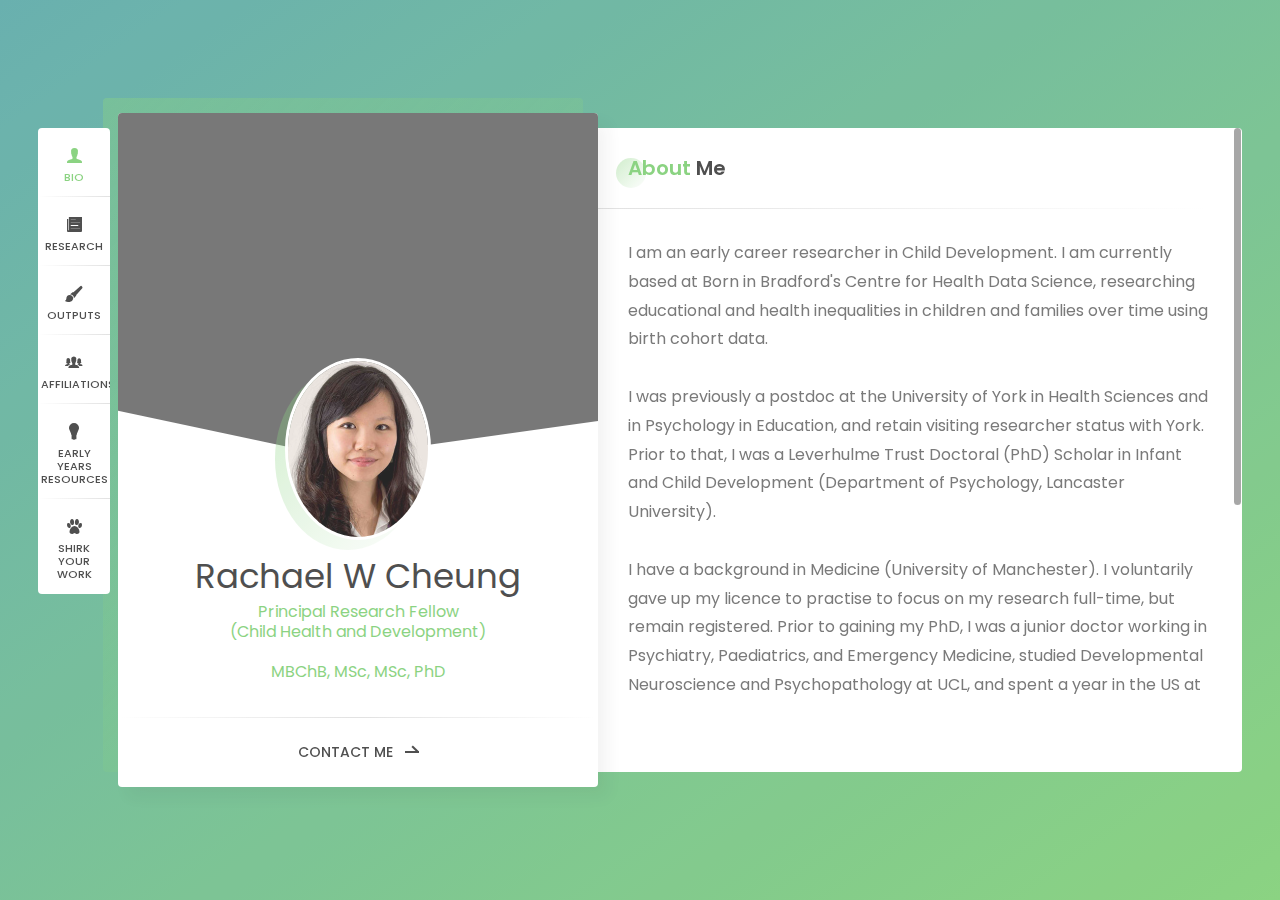
==== index.html @ 1f4e8ddc "updated" ====
<!DOCTYPE html>
<html lang="en">
<head>
	
	<!--
		Basic
	-->
	<meta charset="UTF-8" />
	<meta http-equiv="X-UA-Compatible" content="IE=edge"> 
	<title>Rachael W Cheung</title>
	<meta name="viewport" content="width=device-width, initial-scale=1, maximum-scale=1" />
	
	<!--
		Load Fonts
	-->
	<link href="https://fonts.googleapis.com/css?family=Poppins:100,100i,200,200i,300,300i,400,400i,500,500i,600,600i,700,700i,800,800i,900,900i" rel="stylesheet">
	<link rel="stylesheet" href="https://use.fontawesome.com/releases/v5.8.0/css/all.css">
	
	<!--
		Load CSS
	-->
	<link rel="stylesheet" href="css/basic.css" />
	<link rel="stylesheet" href="css/layout.css" />
	<link rel="stylesheet" href="css/blogs.css" />
	<link rel="stylesheet" href="css/ionicons.css" />
	<link rel="stylesheet" href="css/magnific-popup.css" />
	<link rel="stylesheet" href="css/animate.css" />
	<link rel="stylesheet" href="css/owl.carousel.css" />

	<link rel="stylesheet" href="css/gradient.css" />
	<link rel="stylesheet" href="css/new-skin/new-skin.css" />
	<link rel="stylesheet" href="css/template-colors/green.css" />

	<!--[if lt IE 9]>
	<script src="http://css3-mediaqueries-js.googlecode.com/svn/trunk/css3-mediaqueries.js"></script>
	<script src="http://html5shim.googlecode.com/svn/trunk/html5.js"></script>
	<![endif]-->
	
	<link rel="shortcut icon" href="images/favicons/favicon.ico">
	<style>
		h2 {
			margin: 10px 0 5px 0;
			font-size: 17px;
			color: #323232;
			font-weight: 500;
		}
	</style>
	
</head>

<body>
	<div class="page">
		
		<!-- preloader -->
		<div class="preloader">
			<div class="centrize full-width">
				<div class="vertical-center">
					<div class="spinner">
						<div class="double-bounce1"></div>
						<div class="double-bounce2"></div>
					</div>
				</div>
			</div>
		</div>

		<!-- background -->
		<div class="background gradient">
			<ul class="bg-bubbles">
				<li></li>
				<li></li>
				<li></li>
				<li></li>
				<li></li>
				<li></li>
				<li></li>
				<li></li>
				<li></li>
				<li></li>
			</ul>
		</div>
		<!--
			Container
		-->
		<div class="container opened" data-animation-in="fadeInLeft" data-animation-out="fadeOutLeft">

			<!--
				Header
			-->
			<header class="header">

				<!-- menu -->
				<div class="top-menu">
					<ul>
						<li class="active">
							<a href="#about-card">
								<span class="icon ion-person"></span>
								<span class="link">Bio</span>
							</a>
						</li>
						<li>
							<a href="#research-card">
								<span class="icon ion-ios-paper"></span>
								<span class="link">Research</span>
							</a>
						</li>
						<li>
							<a href="#outputs-card">
								<span class="icon ion-paintbrush"></span>
								<span class="link">Outputs</span>
							</a>
						</li>
						<li>
							<a href="#affiliations-card">
								<span class="icon ion-ios-people"></span>
								<span class="link">Affiliations</span>
							</a>
						</li>
						<li>
							<a href="#eyr-card">
								<span class="icon ion-lightbulb"></span>
								<span class="link">Early Years Resources</span>
							</a>
						</li>
						<li>
							<a href="#syw-card">
								<span class="icon ion-ios-paw"></span>
								<span class="link">Shirk Your Work</span>
							</a>
						</li>
					</ul>
				</div>

			</header>

			<!--
				Card - Started
			-->
			<div class="card-started" id="home-card">

				<!--
					Profile
				-->
				<div class="profile">

					<!-- profile image -->
					<div class="slide" style="background-image: url(images/IMG_5622.jpg);"></div>

					<!-- profile photo -->
					<div class="image">
						<img src="images/profile.jpg" alt="" />
					</div>

					<!-- profile titles -->
					<div class="title">Rachael W Cheung</div>
					<div class="subtitle">
							Principal Research Fellow 
							<br>
							(Child Health and Development)
							<br><br>
							MBChB, MSc, MSc, PhD
					</div>
					
					<!-- profile buttons -->
					<div class="lnks">
						<a href="mailto:rachael.cheung@york.ac.uk" target="_blank" class="lnk discover">
							<span class="text">Contact Me</span>
							<span class="arrow"></span>
						</a>
					</div>

				</div>

			</div>

			<!-- 
				Card - Bio
			-->
			<div class="card-inner animated active" id="about-card">
				<div class="card-wrap">

					<!-- 
						About 
					-->
					<div class="content about">

						<!-- title -->
						<div class="title">About Me</div>

						<!-- content -->
						<div class="row">
							<div class="col col-d-12 col-t-12 col-m-12 border-line-v">
								<div class="text-box">
									<p>
										I am an early career researcher in Child Development. I am currently based at Born in Bradford's Centre for Health Data Science, researching educational and health inequalities in children and families over time using birth cohort data.
										<br><br>
										I was previously a postdoc at the University of York in Health Sciences and in Psychology in Education, and retain visiting researcher status with York. Prior to that, I was a Leverhulme Trust Doctoral (PhD) Scholar in Infant and Child Development (Department of Psychology, Lancaster University).
										<br><br>
										I have a background in Medicine (University of Manchester). I voluntarily gave up my licence to practise to focus on my research full-time, but remain registered. Prior to gaining my PhD, I was a junior doctor working in Psychiatry, Paediatrics, and Emergency Medicine, studied Developmental Neuroscience and Psychopathology at UCL, and spent a year in the US at Yale University conducting fMRI research. I also have a soft spot for Medical Ethics & Law and for writing. As a doctor, I worked with the late outcomes of pathology rather than on preventative factors. My clinical work motivated me to move to academia and conduct research that improves how we understand early experiences and how we treat them. This includes researching how children learn language in different environments, as language skills have a significant impact on later outcomes in life. 
									</p>
								</div>
							</div>
							<div class="clear"></div>
						</div>
					</div>
				</div>
			</div>

			<!--
				Card - Research
			-->
			<div class="card-inner" id="research-card">
				<div class="card-wrap">

					<!--
						Resume
					-->
					<div class="content resume">

						<!-- title -->
						<div class="title">Research</div>

						<!-- content -->
						<div class="row">

							<!-- experience -->
							<div class="col col-d-12 col-t-12 col-m-12 border-line-v">

								<div class="text-box">
									<p>
										My focus is on child development, particularly during the early years of life (0 - 5). I have a special interest in how language and socioemotional skills develop in different contexts.
										<br><br>
										My research at Born in Bradford and University of York uses linked NHS, local service, and birth cohort datasets to understand the nature of educational and health inequalities for children and families in West Yorkshire.  In particular, poverty causes inequitable health from early development, with lifelong consequences. Although these are not new problems, they do persist - and in recent years, have increased. We are still trying to understand the mechanisms involved in this process, and how to improve outcomes within the system we are in.
										<br><br>
										I also conduct behavioural genetics research on children's socioemotional development and language skills (Yale University, UCL, University of Cambridge). I am particularly interested in how our environment can affect the emergence of different genetic traits over time.
										<br><br>
										I also conduct research with children who are late to talk. I am interested in how these children learn language differently to typically developing children, how they change over time, and how this affects their understanding of non-verbal symbols.  
										I have also worked with speech and language therapists across the UK and the NHS to look at evidence-based interventions for improving language and detection of impairments during the first five years of life. 
										<br><br>
										My Leverhulme Trust Doctoral (PhD) Scholarship research focussed on the environment surrounding word learning, and how caregiver behaviour affects children's cognitive processes (Lancaster Babylab). Investigating how we learn is vital to not only understanding how we acquire language as children, but also to understanding how we begin to make sense of the wider world.
										<br><br>
										Previously, I worked with fMRI (resting state functional connectivity) at Yale University (Yale Child Study Center/Magnetic Resonance Research Center), examining the effect of electronic media on the adolescent brain.
									</p>
								</div>
							</div>


							<div class="clear"></div>
						</div>
					</div>
				</div>
			</div>

			<!--
				Card - Outputs
			-->
			<div class="card-inner" id="outputs-card">
				<div class="card-wrap">
						<div class="content about">
	
							<!-- title -->
							<div class="title">Outputs</div>
	
							<!-- content -->
							<div class="row">
								
								<div class="col col-d-12 col-t-12 col-m-12 border-line-v">
									<div class="text-box">
										<p>
											<h2>Selected publications:</h2>
											Cheung, R.W., Austerberry, C.M.D., Fearon, P.,... Reiss, D. (2023) <b> Disentangling genetic and environmental influences on early language development: The interplay of genetic propensity for negative emotionality and surgency, and parenting behavior effects on early language skills in an adoption study. </b> <i>Child Development, Early View (Online)</i> 
											<a href="outputs/Cheung et al. 2023 gene environment effects on language Child Dev.pdf" class="name"><u>Full paper.</u></a>
											<br><br>
											Cheung, R.W., Willan, K., Dickerson, J., Bowyer-Crane, C. (2023) <b> Risk factors for early language delay in children within a minority ethnic, bilingual, deprived environment (Born in Bradford’s Better Start): a UK community birth cohort study. </b> <i>BMJ Paediatrics, 7:e001764.</i> 
											<a href="https://bmjpaedsopen.bmj.com/content/bmjpo/7/1/e001764.full.pdf" class="name"><u>Full paper.</u></a>
											<a href="outputs/NTS_Cheung_Willan_Dickerson_Bowyer-Crane_2023.pdf" class="name"><u>Non-technical summary</u></a>
											<br><br>
											Cheung, R.W., Hartley, C., Monaghan, P. (2022) <b> Receptive and expressive vocabulary differentially support symbolic understanding over time: picture comprehension in late talking and typically developing children. </b> <i>Journal of Experimental Child Psychology, 214:105305.</i> 
											<a href="outputs/Cheung et al (2022) JCEP.pdf" class="name"><u>Full paper.</u></a>
											<a href="outputs/NTS_Cheung_Hartley_Monaghan_JECP_2021.pdf" class="name"><u>Non-technical summary</u></a>
											<br><br>
											Cheung, R.W., Hartley, C., Monaghan, P. (2021) <b> Caregivers use gesture contingently to support word learning. </b> <i>Developmental Science, 24:e13098.</i> 
											<a href="outputs/Cheung et al (2021) Dev Sci.pdf" class="name"><u>Full paper.</u></a>
											<a href="outputs/NTS_Cheung_Hartley_Monaghan_DevSci_2021.pdf" class="name"><u>Non-technical summary</u></a>
											<br><br>
											Cheung, R.W., Hartley, C., Monaghan, P. (2019) <b> Environmental effects on parental gesture and infant word learning.</b> <i>In A.K. Goel, C.M. Seifert, & C. Freksa (Eds.), Proceedings of the 41st Annual Conference of the Cognitive Science Society, 212-218.</i> 
											<a href="outputs/Cheung_Hartley_Monaghan_2019_ProcCogSci.pdf" class="name"><u>Full paper.</u></a>
											<a href="outputs/NTS_Cheung_Hartley_Monaghan_2019.pdf" class="name"><u>Non-technical summary.</u></a>
											<br><br>
											Humphreys, J., Obeney-Williams, J., Cheung, R.W., Shah, N. (2016) <b>Perinatal psychiatry: a new specialty or everyone's business?</b> <i>BJPsych Advances, 22(6), 363-372.</i> 
											<a href="outputs/author_approved_BJPA.pdf" class="name"><u>Full paper.</u></a>
											<a href="outputs/NTS_Humphreys_ObeneyWilliams_Cheung_Shah_2016.pdf" class="name"><u>Non-technical summary.</u></a>
											<br><br>

											<h2>Selected talks:</h2>
											Cheung, R.W., Hartley, C., Monaghan, P. (2021) See it, say it? How receptive and expressive vocabulary predict picture comprehension over time in typically developing and late talking children. <i>Talk presented at British Psychology Society Annual Developmental Section 2021.</i>
											<a href ="outputs/bps_talk.pdf" class = "name"><u>Slides.</u></a>
											<br><br>
											Cheung, R.W., Hartley, C., Monaghan, P. (2019) Environmental effects on parental gesture and infant word learning. <i>Talk presented at CogSci 2019, Montreal, Canada.</i>
											<br><br>
											Cheung, R.W., Hartley, C., Monaghan, P. (2019) Word learning in typical and atypical development. <i>Talk presented at Department of Linguistics, University of Amsterdam, the Netherlands.</i> 
											<a href ="outputs/amsterdam_talk.pdf" class = "name"><u>Slides.</u></a>
											<br><br>
											Cheung, R.W. (2017) A Junior Doctor’s Perspective on Neuroscience Research in Psychiatry. <i>Talk presented with Professor Wendy Burn and Dr Gareth Cuttle, Royal College of Psychiatrists (Gatsby/Wellcome Neuroscience Implementation Project) at Lancashire Care NHS Trust, UK.</i>
											<a href ="outputs/rcpsych_neuroscience_group.pdf" class = "name"><u>Slides.</u></a>
											<br><br>

											<h2>Selected posters:</h2>
											Workshop on Infant Language Development 2019 poster, University of Potsdam, Germany. 
											<a href="outputs/WILD_2019.pdf" class="name"><u>View.</u></a>
											<br><br>
											Yale Child Study Centre Fellows 2016 poster, Yale University, USA. 
											<a href="outputs/Cheung_Yale2016.pdf" class="name"><u>View.</u></a>
											<br>
										</p>
									</div>
								</div>
								<div class="clear"></div>
							</div>
							</div>


				</div>
			</div>

			<!--
				Card - Affiliations
			-->
			<div class="card-inner" id="affiliations-card">
				<div class="card-wrap">

					<!--
						Affiliations
					-->
					<div class="content">

						<!-- title -->
						<div class="title">Affiliations</div>

						<!-- content -->
						<div class="row grid-items border-line-v">
							
							<div class="col col-d-6 col-t-6 col-m-12 grid-item border-line-h">
								<div class="box-item">
									<div class="image">
										<a href="https://borninbradford.nhs.uk/what-we-do/our-programmes/data-science/" target="_blank">
											<img src="images/BCHDS logo.png" alt="" />
										</a>
									</div>
									<div class="desc">
										<a href="https://borninbradford.nhs.uk/what-we-do/our-programmes/data-science/" class="name">Born in Bradford Centre for Health Data Science</a>
										<!-- <div class="category">[Category]]</div> -->
									</div>
								</div>
							</div>

							<div class="col col-d-6 col-t-6 col-m-12 grid-item border-line-h">
								<div class="box-item">
									<div class="image">
										<a href="https://bsbinnovationhub.uk/" target="_blank">
											<img src="images/BIBBS-LOGO.png" alt="" />
										</a>
									</div>
									<div class="desc">
										<a href="https://bsbinnovationhub.uk/" class="name">Born in Bradford's Better Start birth cohort/Innovation Hub</a>
										<!-- <div class="category">[Category]]</div> -->
									</div>
								</div>
							</div>

							<div class="col col-d-6 col-t-6 col-m-12 grid-item border-line-h">
								<div class="box-item">
									<div class="image">
										<a href="https://borninbradford.nhs.uk/about-us/meet-the-team/dr-racheal-cheung/" target="_blank">
											<img src="images/BiB.png" alt="" />
										</a>
									</div>
									<div class="desc">
										<a href="https://borninbradford.nhs.uk/about-us/meet-the-team/dr-racheal-cheung/" class="name">Born in Bradford profile</a>
										<!-- <div class="category">[Category]]</div> -->
									</div>
								</div>
							</div>

							<div class="col col-d-6 col-t-6 col-m-12 grid-item border-line-h">
								<div class="box-item">
									<div class="image">
										<a href="https://www.york.ac.uk/healthsciences/our-staff/rachael-cheung/" target="_blank">
											<img src="images/york.png" alt="" />
										</a>
									</div>
									<div class="desc">
										<a href="https://www.york.ac.uk/education/our-staff/academic/rachael-cheung/" class="name">University of York profile</a>
										<!-- <div class="category">[Category]]</div> -->
									</div>
								</div>
							</div>
							
							<div class="col col-d-6 col-t-6 col-m-12 grid-item border-line-h">
								<div class="box-item">
									<div class="image">
										<a href="https://www.cfr.cam.ac.uk/" target="_blank">
											<img src="images/UoC.png" alt="" />
										</a>
									</div>
									<div class="desc">
										<a href="https://www.cfr.cam.ac.uk/" class="name">University of Cambridge Centre for Family Research</a>
										<!-- <div class="category">[Category]]</div> -->
									</div>
								</div>
							</div>

								<div class="col col-d-6 col-t-6 col-m-12 grid-item border-line-h">
									<div class="box-item">
										<div class="image">
											<a href="http://wp.lancs.ac.uk/babylab/" target="_blank">
												<img src="images/babylab.jpg" alt="" />
											</a>
										</div>
										<div class="desc">
											<a href="http://wp.lancs.ac.uk/babylab/" class="name">Babylab Lancaster</a>
											<!-- <div class="category">[Category]]</div> -->
										</div>
									</div>
								</div>

								<div class="col col-d-6 col-t-6 col-m-12 grid-item border-line-h">
									<div class="box-item">
										<div class="image">
											<a href="http://www.lucid.ac.uk/" target="_blank">
												<img src="images/lucid.png" alt="" />
											</a>
										</div>
										<div class="desc">
											<a href="http://www.lucid.ac.uk/" class="name">LuCiD</a>
											<!-- <div class="category">[Category]]</div> -->
										</div>
									</div>
								</div>
	
								<div class="col col-d-6 col-t-6 col-m-12 grid-item border-line-h">
									<div class="box-item">
										<div class="image">
											<a href="https://www.lancaster.ac.uk/staff/monaghan/" target="_blank">
												<img src="images/PadLab.jpg" alt="" />
											</a>
										</div>
										<div class="desc">
											<a href="https://www.lancaster.ac.uk/staff/monaghan/" class="name">PadLab Lancaster</a>
											<!-- <div class="category">[Category]]</div> -->
										</div>
									</div>
								</div>

								<div class="col col-d-6 col-t-6 col-m-12 grid-item border-line-h">
									<div class="box-item">
										<div class="image">
											<a href="http://wp.lancs.ac.uk/leverhulme-dsp/leverhulme-doctoral-scholars-2/" target="_blank">
												<img src="images/leverhulme.jpg" alt="" />
											</a>
										</div>
										<div class="desc">
											<a href="http://wp.lancs.ac.uk/leverhulme-dsp/leverhulme-doctoral-scholars-2/" target="_blank" class="name">Leverhulme Trust Doctoral Scholarship</a>
											<!-- <div class="category">[Category]</div> -->
										</div>
									</div>
								</div>

								<div class="clear"></div>
							</div>

					</div>

				</div>
			</div>

			
			<!--
				Card - Early Years Resources
			-->
			<div class="card-inner" id="eyr-card">
					<div class="card-wrap">
							<div class="content about">
		
								<!-- title -->
								<div class="title">Early Years Resources</div>
		
								<!-- content -->
								<div class="row">
									<div class="col col-d-12 col-t-12 col-m-12 border-line-v">
										<div class="text-box"></div>
												<h2>Language Research and Intervention Databases</h2>
												<ul>
													<li><a href="https://speechandlanguage.org.uk/talking-point/for-professionals/the-communication-trust/what-works-database/" class="name"><u> Speech & Language UK (previously I CAN) WhatWorks</u></a> (for speech, language, and communication evidence-based interventions)</li>
													<br>
													<li><a href="https://guidebook.eif.org.uk/" class="name"><u>EIF Guidebook</u></a> (for guidance on interventions to improve general outcomes in children and adolescents)</li>
													<br>
													<li><a href="https://speechandlanguage.org.uk/information-and-support/" class="name"><u>Talking Point</u></a> (speech, language, and communication help for parents)</li>
													<br>
													<li><a href="http://www.lucid.ac.uk/resources/resources-directory/" class="name"><u>LuCiD Resources</u></a> (videos, webinars, evidence briefings for practitioners, parents, policy makers)</li>
												</ul>
											</p>
											</br>
											<p>
												<h2>Language-Focussed Charities</h2>
												<ul>
													<li><a href="https://speechandlanguage.org.uk/talking-point/for-professionals/the-communication-trust/" class="name"><u>The Communication Trust (now part of Speech and Language UK)</u></a></li>
													<br>
													<li><a href="https://www.eif.org.uk" class="name"><u>Early Intervention Foundation</u></a></li>
													<br>
													<li><a href="https://www.nuffieldfoundation.org/project/nuffield-early-language-intervention" class="name"><u>Nuffield Early Language Intervention (Nuffield Foundation) </u></a></li>
												</ul>
												</p>
											</br>
											<p>
												<h2>Blogs</h2>
												<ul>
													<li><a href="https://www.niesr.ac.uk/blog/" class="name"><u>National Institute of Economic and Social Research</u></a> (blogposts about current economic and social issues)</li>
													<br>
													<li><a href="http://www.lucid.ac.uk/news-events-blog/blogs/" class="name"><u>LuCiD</u></a> (blogposts about language research for practitioners and parents)</li>
													<br>
													<li><a href="https://borninbradford.wordpress.com/" class="name"><u>Born in Bradford</u></a> (blogposts about the project)</li>
													<br>
													<li><a href="https://www.bmj.com/news/news" class="name"><u>BMJ News</u></a> (news posts from the frontline of medicine, hosted by the British Medical Journal)</li>
												</ul>
											</p>
										</div>
										<div class="text-box">
										</div>
									</div>
									<div class="clear"></div>
								</div>
								</div>
			</div>

				
			<!--
				Card - Shirk Your Work
			-->
			<div class="card-inner" id="syw-card">
					<div class="card-wrap">
						<div class="content">
	
							<!-- title -->
							<div class="title">Shirk Your Work</div>
	
							<!-- content -->
							<div class="row grid-items border-line-v">
									<div class="col col-d-6 col-t-6 col-m-12 grid-item border-line-h">
										<div class="box-item">
											<div class="image">
												<a href="https://botnik.org/content/harry-potter.html" target="_blank">
													<img src="images/botnik.jpg" alt="" />
												</a>
											</div>
											<div class="desc">
												<a href="https://botnik.org/content/harry-potter.html" target="_blank" class="name">Botnik’s AI-written 7th Harry Potter story</a>
												<!-- <div class="category">[Category]</div> -->
											</div>
										</div>
									</div>
		
									<div class="col col-d-6 col-t-6 col-m-12 grid-item border-line-h">
										<div class="box-item">
											<div class="image">
												<a href="https://thispersondoesnotexist.com/" target="_blank">
													<img src="images/robotface.png" alt="" />
												</a>
											</div>
											<div class="desc">
												<a href="https://thispersondoesnotexist.com/" class="name">AI-generated faces</a>
												<!-- <div class="category">[Category]]</div> -->
											</div>
										</div>
									</div>
		
									<div class="clear"></div>
								</div>
	
						</div>
					</div>
			</div>

		</div>
	</div>
	
	<!--
		jQuery Scripts
	-->
	<script src="js/jquery.min.js"></script>
	<script src="js/jquery.validate.js"></script>
	<script src="js/jquery.magnific-popup.js"></script>
	<script src="js/imagesloaded.pkgd.js"></script>
	<script src="js/isotope.pkgd.js"></script>
	<script src="js/jquery.slimscroll.js"></script>
	<script src="js/owl.carousel.js"></script>
	
	<!--
		Main Scripts
	-->
	<script src="js/scripts.js"></script>
	
</body>
</html>
---- css/basic.css ----
/**
*	Ryan - Resume/CV/vCard Template (HTML)
*	Version: 2.0
*	Author: beshleyua
*	Author URL: http://themeforest.net/user/beshleyua
*	Copyright © Cvio by beshleyua. All Rights Reserved.
**/

/* TABLE OF CONTENTS
	1. Base
	2. Container
	3. Columns
	4. Preloader
	5. Typography
	6. Forms
	7. Alignments
	8. Animations
*/

/*
	1. Basic
*/

html {
	margin-right: 0!important;
}

body {
	margin: 0;
	padding: 0;
	border: none;
	font-family: 'Poppins';
	font-size: 14px;
	color: #626262;
	background: #d8dbe2;
	letter-spacing: 0em;
	font-weight: 400;
	-webkit-font-smoothing: antialiased;
	-webkit-text-size-adjust: 100%;
}

.page {
	position: absolute;
	overflow: hidden;
	width: 100%;
	height: 100%;
}

@media (max-width: 1023px) {
	.page {
		overflow: visible;
	}

}

* {
	box-sizing: border-box;
	-webkit-box-sizing: border-box;
}

/*
	2. Container
*/
.container {
	margin: -300px 0 0 -240px;
	position: absolute;
	top: 50%;
	left: 50%;
	width: 480px;
	height: 600px;
	transform: translateX(0px);
	-webkit-transform: translateX(0px);
	-moz-transform: translateX(0px);
	-o-transform: translateX(0px);
	transition: all 0.4s ease 0s;
	-moz-transition: all 0.4s ease 0s;
	-webkit-transition: all 0.4s ease 0s;
	-o-transition: all 0.4s ease 0s;
}

.container.opened {
	transform: translateX(-240px);
	-webkit-transform: translateX(-240px);
	-moz-transform: translateX(-240px);
	-o-transform: translateX(-240px);
}

@media (max-width: 1072px) {
	.container {
		margin: -300px 0 0 -220px;
		width: 440px;
	}

	.container.opened {
		transform: translateX(-204px);
		-webkit-transform: translateX(-204px);
		-moz-transform: translateX(-204px);
		-o-transform: translateX(-204px);
	}

}

@media (max-width: 1023px) {
	.container {
		margin: 0 auto;
		position: relative;
		top: 83px;
		left: 0;
		width: auto;
		max-width: 540px;
		height: auto;
		transform: none;
		-webkit-transform: none;
		-moz-transform: none;
		-o-transform: none;
	}

	.container.opened {
		transform: none;
		-webkit-transform: none;
		-moz-transform: none;
		-o-transform: none;
	}

}

@media (max-width: 560px) {
	.container {
		margin: 0 5px;
		top: 78px;
		width: auto;
		max-width: 100%;
	}

}

.background {
	position: fixed;
	top: 0%;
	left: 0%;
	width: 100%;
	height: 100%;
	background-position: center center;
	background-repeat: no-repeat;
	background-size: cover;
	background-color: rgba(120, 204, 109, 0.4);
}


/*
	3. Columns
*/
.row {
	margin: 0 -20px;
	position: relative;
	font-size: 0;
}

.row .col {
	padding: 20px;
	position: relative;
	display: inline-block;
	vertical-align: top;
	font-size: 14px;
}

.row .col .col {
	padding-top: 0;
	padding-bottom: 20px;
}

@media (min-width: 1024px) {
	.row .col.col-d-12 {
		width: 99.996%;
	}

	.row .col.col-d-11 {
		width: 91.663%;
	}

	.row .col.col-d-10 {
		width: 83.333%;
	}

	.row .col.col-d-9 {
		width: 74.997%;
	}

	.row .col.col-d-8 {
		width: 66.664%;
	}

	.row .col.col-d-7 {
		width: 58.331%;
	}

	.row .col.col-d-6 {
		width: 49.998%;
	}

	.row .col.col-d-5 {
		width: 41.665%;
	}

	.row .col.col-d-4 {
		width: 33.332%;
	}

	.row .col.col-d-3 {
		width: 24.999%;
	}

	.row .col.col-d-2 {
		width: 16.666%;
	}

	.row .col.col-d-1 {
		width: 8.333%;
	}

}

@media (max-width: 1023px) {
	.row .col.col-t-12 {
		width: 99.996%;
	}

	.row .col.col-t-11 {
		width: 91.663%;
	}

	.row .col.col-t-10 {
		width: 83.333%;
	}

	.row .col.col-t-9 {
		width: 74.997%;
	}

	.row .col.col-t-8 {
		width: 66.664%;
	}

	.row .col.col-t-7 {
		width: 58.331%;
	}

	.row .col.col-t-6 {
		width: 49.998%;
	}

	.row .col.col-t-5 {
		width: 41.665%;
	}

	.row .col.col-t-4 {
		width: 33.332%;
	}

	.row .col.col-t-3 {
		width: 24.999%;
	}

	.row .col.col-t-2 {
		width: 16.666%;
	}

	.row .col.col-t-1 {
		width: 8.333%;
	}

}

@media (max-width: 560px) {
	.row .col.col-m-12 {
		width: 99.996%;
	}

	.row .col.col-m-11 {
		width: 91.663%;
	}

	.row .col.col-m-10 {
		width: 83.333%;
	}

	.row .col.col-m-9 {
		width: 74.997%;
	}

	.row .col.col-m-8 {
		width: 66.664%;
	}

	.row .col.col-m-7 {
		width: 58.331%;
	}

	.row .col.col-m-6 {
		width: 49.998%;
	}

	.row .col.col-m-5 {
		width: 41.665%;
	}

	.row .col.col-m-4 {
		width: 33.332%;
	}

	.row .col.col-m-3 {
		width: 24.999%;
	}

	.row .col.col-m-2 {
		width: 16.666%;
	}

	.row .col.col-m-1 {
		width: 8.333%;
	}

}

.row:after {
	content: '';
	display: block;
	clear: both;
}

.border-line-v:before {
	content: '';
	position: absolute;
	left: 0;
	top: 0;
	width: 1px;
	height: 100%;
	background: -moz-radial-gradient(top, ellipse cover, rgba(197, 202, 213, 0.7) 0%, rgba(255, 255, 255, 0) 70%);
	background: -webkit-radial-gradient(top, ellipse cover, rgba(197, 202, 213, 0.7) 0%, rgba(255, 255, 255, 0) 70%);
	background: radial-gradient(ellipse at top, rgba(197, 202, 213, 0.7) 0%, rgba(255, 255, 255, 0) 70%);
}

.border-line-h:after {
	content: '';
	position: absolute;
	left: 0;
	bottom: 0;
	width: 100%;
	height: 1px;
	background: -moz-radial-gradient(left, ellipse cover, rgba(197, 202, 213, 0.7) 0%, rgba(255, 255, 255, 0) 70%);
	background: -webkit-radial-gradient(left, ellipse cover, rgba(197, 202, 213, 0.7) 0%, rgba(255, 255, 255, 0) 70%);
	background: radial-gradient(ellipse at left, rgba(197, 202, 213, 0.7) 0%, rgba(255, 255, 255, 0) 70%);
}

/*
	4. Preloader
*/
.preloader {
	position: fixed;
	top: 0;
	left: 0;
	width: 100%;
	height: 100%;
	text-align: center;
	background: #ffffff;
	z-index: 1000;
}

.preloader .spinner {
	position: relative;
	display: inline-block;
	width: 40px;
	height: 40px;
}

.preloader .spinner .double-bounce1,
.preloader .spinner .double-bounce2 {
	position: absolute;
	top: 0;
	left: 0;
	width: 100%;
	height: 100%;
	background: #78cc6d;
	opacity: 1;
	-webkit-animation: sk-bounce 2s infinite ease-in-out;
	animation: sk-bounce 2s infinite ease-in-out;
	border-radius: 50%;
	-moz-border-radius: 50%;
	-webkit-border-radius: 50%;
	-khtml-border-radius: 50%;
}

.preloader .spinner .double-bounce2 {
	-webkit-animation-delay: -1s;
	animation-delay: -1s;
	opacity: 0.1;
}

/*
	5. Typography
*/
h1,
h2,
h3,
h4,
h5,
h6 {
	margin: 0 0 5px 0;
	font-family: 'Poppins';
	font-size: 25px;
	color: #171717;
	line-height: 33px;
	font-weight: 500;
}

h2 {
	font-size: 24px;
}

h3 {
	font-size: 22px;
}

h4 {
	font-size: 20px;
}

h5 {
	font-size: 18px;
}

h6 {
	font-size: 16px;
}

p {
	font-size: 14px;
	line-height: 1.6;
	padding: 0;
	margin: 0 0 20px 0;
}

strong {
	font-weight: 500;
}

/* links, buttons */
.lnks {
	position: absolute;
	bottom: 0;
	left: 0;
	width: 100%;
	height: 70px;
	z-index: 10;
}

.lnks:before {
	content: '';
	position: absolute;
	left: 0;
	top: 0;
	width: 100%;
	height: 1px;
	background: -moz-radial-gradient(left, ellipse cover, rgba(197, 202, 213, 0.7) 0%, rgba(255, 255, 255, 0) 70%);
	background: -webkit-radial-gradient(left, ellipse cover, rgba(197, 202, 213, 0.7) 0%, rgba(255, 255, 255, 0) 70%);
	background: radial-gradient(ellipse at left, rgba(197, 202, 213, 0.7) 0%, rgba(255, 255, 255, 0) 70%);
}

.lnk,
.button {
	position: relative;
	float: left;
	width: 50%;
	height: 70px;
	line-height: 70px;
	font-size: 12px;
	color: #171717;
	font-weight: 500;
	text-align: center;
	text-decoration: none;
	text-transform: uppercase;
	border: none;
}

.lnk:before,
.button:before {
	content: '';
	position: absolute;
	right: 0;
	top: 0;
	width: 1px;
	height: 100%;
	background: -moz-radial-gradient(top, ellipse cover, rgba(197, 202, 213, 0.7) 0%, rgba(255, 255, 255, 0) 70%);
	background: -webkit-radial-gradient(top, ellipse cover, rgba(197, 202, 213, 0.7) 0%, rgba(255, 255, 255, 0) 70%);
	background: radial-gradient(ellipse at top, rgba(197, 202, 213, 0.7) 0%, rgba(255, 255, 255, 0) 70%);
}

.lnk .ion,
.button .ion,
.lnk .arrow,
.button .arrow {
	margin: 0 0 0 8px;
	position: relative;
	top: -2px;
	display: inline-block;
	vertical-align: middle;
	font-size: 18px;
	transition: all 0.3s ease 0s;
	-moz-transition: all 0.3s ease 0s;
	-webkit-transition: all 0.3s ease 0s;
	-o-transition: all 0.3s ease 0s;
}

.lnk .arrow,
.button .arrow {
	top: -1px;
	width: 14px;
	height: 2px;
}

.lnk .arrow:before,
.button .arrow:before,
.lnk .arrow:after,
.button .arrow:after {
	content: '';
	position: absolute;
	left: 0;
	top: 0;
	width: 100%;
	height: 100%;
	background: #171717;
	transition: all 0.3s ease 0s;
	-moz-transition: all 0.3s ease 0s;
	-webkit-transition: all 0.3s ease 0s;
	-o-transition: all 0.3s ease 0s;
}

.lnk .arrow:after,
.button .arrow:after {
	left: auto;
	top: auto;
	right: 0;
	bottom: 3px;
	width: 8px;
	height: 2px;
	transform: rotate(45deg);
	-webkit-transform: rotate(45deg);
	-moz-transform: rotate(45deg);
	-o-transform: rotate(45deg);
}

.lnk .text,
.button .text {
	transition: all 0.3s ease 0s;
	-moz-transition: all 0.3s ease 0s;
	-webkit-transition: all 0.3s ease 0s;
	-o-transition: all 0.3s ease 0s;
}

.lnk:last-child:before,
.button:last-child:before {
	display: none;
}

.lnk:hover,
.button:hover {
	color: #78cc6d;
}

.lnk:hover .ion,
.button:hover .ion {
	color: #78cc6d;
}

.lnk:hover .arrow:before,
.button:hover .arrow:before,
.lnk:hover .arrow:after,
.button:hover .arrow:after {
	background: #78cc6d;
}

.button {
	display: inline-block;
	float: none;
	width: auto;
}

a {
	color: #626262;
	text-decoration: none;
	opacity: 1;
	outline: none;
}

a:hover {
	text-decoration: none;
	color: #78cc6d;
}

/* lists */
ol,
ul {
	list-style: none;
	margin-top: 0px;
	margin-bottom: 0px;
	padding-left: 0px;
}

ul ul,
ul ol,
ol ol,
ol ul {
	margin-bottom: 0px;
}

li {
	margin-bottom: 0px;
}

/* code */
code {
	background: #d8dbe2;
	font-size: 16px;
	font-family: 'Poppins';
	margin: 20px 0;
	padding: 10px 20px;
}

/* tables */
table {
	width: 100%;
	margin: 30px 0;
	padding: 0;
	border-collapse: collapse;
}

th {
	font-weight: 500;
	border: none;
	border-bottom: 1px solid #d8dbe2;
	color: #171717;
	padding: 12px 15px;
	text-align: left;
}

td {
	border: none;
	border-bottom: 1px solid #d8dbe2;
	padding: 12px 15px;
	text-align: left;
	color: #626262;
}

/* blockquote */
blockquote {
	font-family: 'Poppins';
}

/*
	6. Forms
*/
input,
textarea,
button {
	margin: 0;
	padding: 0;
	display: block;
	font-family: 'Poppins';
	font-size: 13px;
	width: 100%;
	height: 60px;
	color: #171717;
	background: none;
	border: none;
	border-bottom: 1px solid #d8dbe2;
	-webkit-appearance: none;
	-moz-appearance: none;
	appearance: none;
	resize: none;
	outline: 0;
	transition: all 0.3s ease 0s;
	-moz-transition: all 0.3s ease 0s;
	-webkit-transition: all 0.3s ease 0s;
	-o-transition: all 0.3s ease 0s;
	border-radius: 0px;
	-moz-border-radius: 0px;
	-webkit-border-radius: 0px;
	-khtml-border-radius: 0px;
}

input:focus,
textarea:focus,
button:focus {
	color: #171717;
	border-bottom: 1px solid #78cc6d;
}

textarea {
	padding: 15px 0;
	height: 80px;
}

button {
	width: auto;
	display: inline-block;
	vertical-align: top;
	color: #171717;
	border-bottom: 1px solid #d8dbe2;
	text-align: left;
	cursor: pointer;
}

button:hover {
	border-bottom: 1px solid #78cc6d;
}

label,
legend {
	display: block;
	padding-bottom: 10px;
	font-family: 'Poppins';
	font-size: 14px;
}

fieldset {
	border-width: 0;
	padding: 0;
}

input[type="checkbox"],
input[type="radio"] {
	display: inline;
}

::-webkit-input-placeholder {
	color: #999999;
}

:-moz-placeholder {
	color: #999999;
}

::-moz-placeholder {
	color: #999999;
}

:-ms-input-placeholder {
	color: #999999;
}

input:focus::-webkit-input-placeholder,
textarea:focus::-webkit-input-placeholder {
	color: #171717;
}

input:focus:-moz-placeholder,
textarea:focus:-moz-placeholder {
	color: #171717;
}

input:focus::-moz-placeholder,
textarea:focus::-moz-placeholder {
	color: #171717;
}

input:focus:-ms-input-placeholder,
textarea:focus:-ms-input-placeholder {
	color: #171717;
}

input.error,
textarea.error {
	border-bottom: 1px solid #ff0000 !important;
}

label.error {
	display: none!important;
}

input.error::-moz-placeholder,
textarea.error::-moz-placeholder {
	color: #ff0000;
}

input.error:-moz-placeholder,
textarea.error:-moz-placeholder {
	color: #ff0000;
}

input.error:-ms-input-placeholder,
textarea.error:-ms-input-placeholder {
	color: #ff0000;
}

input.error::-webkit-input-placeholder,
textarea.error::-webkit-input-placeholder {
	color: #ff0000;
}

/*
	7. Alignments
*/
.align-center {
	text-align: center !important;
}

.align-right {
	text-align: right !important;
}

.align-left {
	text-align: left !important;
}

.pull-right {
	float: right !important;
}

.pull-left {
	float: left !important;
}

.pull-none {
	float: none !important;
}

/* width */
.full-width {
	max-width: 100% !important;
	width: 100% !important;
}

.full-max-width {
	max-width: 100% !important;
	width: auto !important;
}

/* vertical align */
.centrize {
	display: table !important;
	table-layout: fixed !important;
	height: 100% !important;
	position: relative !important;
}

.vertical-center {
	display: table-cell !important;
	vertical-align: middle !important;
}

.vertical-top {
	display: table-cell !important;
	vertical-align: top !important;
}

.vertical-bottom {
	display: table-cell !important;
	vertical-align: bottom !important;
}

/* text formating */
.text-uppercase {
	text-transform: uppercase !important;
}

.text-lowercase {
	text-transform: lowercase !important;
}

.text-capitalize {
	text-transform: capitalize !important;
}

.text-regular {
	font-weight: 400 !important;
}

.text-bold {
	font-weight: 700 !important;
}

.text-italic {
	font-style: italic !important;
}

/* clearing */
.clear {
	clear: both;
}

/*
	8. Animations
*/
/* flip cards */
.FlipIn {
	-webkit-backface-visibility: visible !important;
	backface-visibility: visible !important;
	-webkit-animation-duration: 0.7s !important;
	animation-duration: 0.7s !important;
	-webkit-animation-name: FlipIn;
	animation-name: FlipIn;
}

@-webkit-keyframes FlipIn {
	from {
		-webkit-transform: perspective(400px) rotate3d(0, 1, 0, 90deg);
		transform: perspective(400px) rotate3d(0, 1, 0, 90deg);
		-webkit-animation-timing-function: ease-in;
		animation-timing-function: ease-in;
		opacity: 0;
	}

	60% {
		-webkit-transform: perspective(400px) rotate3d(0, 1, 0, 0deg);
		transform: perspective(400px) rotate3d(0, 1, 0, 0deg);
		opacity: 1;
	}

	80% {
		-webkit-transform: perspective(400px) rotate3d(0, 1, 0, -5deg);
		transform: perspective(400px) rotate3d(0, 1, 0, -5deg);
	}

	to {
		-webkit-transform: perspective(400px);
		transform: perspective(400px);
	}

}

@keyframes FlipIn {
	from {
		-webkit-transform: perspective(400px) rotate3d(0, 1, 0, 90deg);
		transform: perspective(400px) rotate3d(0, 1, 0, 90deg);
		-webkit-animation-timing-function: ease-in;
		animation-timing-function: ease-in;
		opacity: 0;
	}

	60% {
		-webkit-transform: perspective(400px) rotate3d(0, 1, 0, 0deg);
		transform: perspective(400px) rotate3d(0, 1, 0, 0deg);
		opacity: 1;
	}

	80% {
		-webkit-transform: perspective(400px) rotate3d(0, 1, 0, -5deg);
		transform: perspective(400px) rotate3d(0, 1, 0, -5deg);
	}

	to {
		-webkit-transform: perspective(400px);
		transform: perspective(400px);
	}

}

.FlipOut {
	-webkit-animation-duration: 0.7s !important;
	animation-duration: 0.7s !important;
	-webkit-backface-visibility: visible !important;
	backface-visibility: visible !important;
	-webkit-animation-name: FlipOut;
	animation-name: FlipOut;
}

@-webkit-keyframes FlipOut {
	from {
		-webkit-transform: perspective(400px);
		transform: perspective(400px);
	}

	30% {
		-webkit-transform: perspective(400px) rotate3d(0, 1, 0, -5deg);
		transform: perspective(400px) rotate3d(0, 1, 0, -5deg);
		opacity: 1;
	}

	to {
		-webkit-transform: perspective(400px) rotate3d(0, 1, 0, 90deg);
		transform: perspective(400px) rotate3d(0, 1, 0, 90deg);
		opacity: 0;
	}

}

@keyframes FlipOut {
	from {
		-webkit-transform: perspective(400px);
		transform: perspective(400px);
	}

	30% {
		-webkit-transform: perspective(400px) rotate3d(0, 1, 0, -5deg);
		transform: perspective(400px) rotate3d(0, 1, 0, -5deg);
		opacity: 1;
	}

	to {
		-webkit-transform: perspective(400px) rotate3d(0, 1, 0, 90deg);
		transform: perspective(400px) rotate3d(0, 1, 0, 90deg);
		opacity: 0;
	}

}

/* preloader */
@-webkit-keyframes sk-bounce {
	0%,
	100% {
		-webkit-transform: scale(0);
	}

	50% {
		-webkit-transform: scale(1);
	}

}

@keyframes sk-bounce {
	0%,
	100% {
		transform: scale(0);
		-webkit-transform: scale(0);
	}

	50% {
		transform: scale(1);
		-webkit-transform: scale(1);
	}

}
---- css/layout.css ----
/**
*	Ryan - Resume/CV/vCard Template (HTML)
*	Version: 2.0
*	Author: beshleyua
*	Author URL: http://themeforest.net/user/beshleyua
*	Copyright © Cvio by beshleyua. All Rights Reserved.
**/

/* TABLE OF CONTENTS
	1. Base
	2. Container
	3. Columns
	4. Preloader
	5. Typography
	6. Forms
	7. Alignments
	8. Animations
*/

/*
	1. Header
*/

.header {
	position: absolute;
	left: -80px;
	top: 15px;
	width: 72px;
	z-index: 100;
	text-align: center;
	opacity: 1;
	visibility: visible;
	border-radius: 4px;
	-moz-border-radius: 4px;
	-webkit-border-radius: 4px;
	-khtml-border-radius: 4px;
}

.header.active {
	opacity: 1!important;
	visibility: visible!important;
}

.header .top-menu {
	width: 100%;
	font-size: 0;
}

.header .top-menu ul li {
	display: block;
	transition: color 0.3s ease 0s;
	-moz-transition: color 0.3s ease 0s;
	-webkit-transition: color 0.3s ease 0s;
	-o-transition: color 0.3s ease 0s;
}

.header .top-menu ul li:first-child a {
	border-radius: 4px 4px 0 0;
	-moz-border-radius: 4px 4px 0 0;
	-webkit-border-radius: 4px 4px 0 0;
	-khtml-border-radius: 4px 4px 0 0;
}

.header .top-menu ul li:last-child a {
	border-radius: 0 0 4px 4px;
	-moz-border-radius: 0 0 4px 4px;
	-webkit-border-radius: 0 0 4px 4px;
	-khtml-border-radius: 0 0 4px 4px;
	border: none;
}

.header .top-menu ul li:last-child a:before {
	display: none;
}

.header .top-menu ul li a {
	position: relative;
	overflow: hidden;
	display: block;
	height: 72px;
	color: #171717;
	text-align: center;
	background: #ffffff;
}

.header .top-menu ul li a:before {
	content: '';
	position: absolute;
	left: 0;
	bottom: 0;
	width: 100%;
	height: 1px;
	background: -moz-radial-gradient(right, ellipse cover, rgba(197, 202, 213, 0.7) 0%, rgba(255, 255, 255, 0) 70%);
	background: -webkit-radial-gradient(right, ellipse cover, rgba(197, 202, 213, 0.7) 0%, rgba(255, 255, 255, 0) 70%);
	background: radial-gradient(ellipse at right, rgba(197, 202, 213, 0.7) 0%, rgba(255, 255, 255, 0) 70%);
}

.header .top-menu ul li a .icon {
	margin: -27px 0 0 -20px;
	position: absolute;
	top: 50%;
	left: 50%;
	width: 40px;
	height: 40px;
	font-size: 20px;
	color: #171717;
	line-height: 40px;
	border-radius: 30px;
	-moz-border-radius: 30px;
	-webkit-border-radius: 30px;
	-khtml-border-radius: 30px;
	transition: all 0.3s ease 0s;
	-moz-transition: all 0.3s ease 0s;
	-webkit-transition: all 0.3s ease 0s;
	-o-transition: all 0.3s ease 0s;
}

.header .top-menu ul li a .link {
	position: absolute;
	left: 0;
	top: 57%;
	width: 100%;
	display: block;
	font-size: 11px;
	font-weight: 500;
	text-transform: uppercase;
	transition: all 0.3s ease 0s;
	-moz-transition: all 0.3s ease 0s;
	-webkit-transition: all 0.3s ease 0s;
	-o-transition: all 0.3s ease 0s;
}

.header .top-menu ul li:hover a,
.header .top-menu ul li.active a {
	color: #78cc6d;
}

.header .top-menu ul li:hover a .icon,
.header .top-menu ul li.active a .icon,
.header .top-menu ul li:hover a .link,
.header .top-menu ul li.active a .link {
	color: #78cc6d;
}

@media (max-width: 1023px) {
	.header {
		position: fixed;
		left: 0;
		top: -4px;
		width: 100%;
		height: 72px;
		display: flex;
		align-items: center;
		justify-content: center;
	}

	.header .top-menu {
		margin: 0 auto;
		max-width: 540px;
		display: flex;
		box-shadow: 0 0 25px rgba(0, 0, 0, 0.05);
	}

	.header .top-menu ul {
		display: flex;
		width: 100%;
	}

	.header .top-menu ul li {
		display: block;
		width: 100%;
	}

	.header .top-menu ul li:first-child a {
		border-radius: 4px 0 0 4px;
		-moz-border-radius: 4px 0 0 4px;
		-webkit-border-radius: 4px 0 0 4px;
		-khtml-border-radius: 4px 0 0 4px;
	}

	.header .top-menu ul li:last-child a {
		border-radius: 0 4px 4px 0;
		-moz-border-radius: 0 4px 4px 0;
		-webkit-border-radius: 0 4px 4px 0;
		-khtml-border-radius: 0 4px 4px 0;
	}

	.header .top-menu ul li a:before {
		content: '';
		position: absolute;
		left: 0;
		bottom: 0;
		width: 1px;
		height: 100%;
		background: -moz-radial-gradient(top, ellipse cover, rgba(197, 202, 213, 0.7) 0%, rgba(255, 255, 255, 0) 70%);
		background: -webkit-radial-gradient(top, ellipse cover, rgba(197, 202, 213, 0.7) 0%, rgba(255, 255, 255, 0) 70%);
		background: radial-gradient(ellipse at top, rgba(197, 202, 213, 0.7) 0%, rgba(255, 255, 255, 0) 70%);
	}

	.header .top-menu ul li:last-child a:before {
		display: block;
	}

}

@media (max-width: 560px) {
	.header {
		padding: 0 5px;
		width: 100%;
	}

	.header .top-menu {
		max-width: 100%;
	}

}

/*
	2. Card - Started
*/
.card-started {
	position: relative;
	width: 100%;
	height: 600px;
	z-index: 11;
	border-radius: 4px;
	-moz-border-radius: 4px;
	-webkit-border-radius: 4px;
	-khtml-border-radius: 4px;
}

.card-started:before {
	content: '';
	position: absolute;
	top: 0;
	left: 0;
	width: 100%;
	height: 100%;
	box-shadow: 10px 10px 15px rgba(0, 0, 0, 0.05);
	border-radius: 0 0 4px 0;
	-moz-border-radius: 0 0 4px 0;
	-webkit-border-radius: 0 0 4px 0;
	-khtml-border-radius: 0 0 4px 0;
}

.card-started:after {
	content: '';
	position: absolute;
	left: -15px;
	top: -15px;
	width: 100%;
	height: 100%;
	background: -moz-linear-gradient(-45deg, rgba(120, 204, 109, 0.4) 0%, rgba(120, 204, 109, 0.01) 100%);
	background: -webkit-linear-gradient(-45deg, rgba(120, 204, 109, 0.4) 0%, rgba(120, 204, 109, 0.01) 100%);
	background: linear-gradient(135deg, rgba(120, 204, 109, 0.4) 0%, rgba(120, 204, 109, 0.01) 100%);
	border-radius: 4px;
	-moz-border-radius: 4px;
	-webkit-border-radius: 4px;
	-khtml-border-radius: 4px;
}

.card-started .profile {
	padding: 210px 50px 50px 50px;
	position: relative;
	height: 100%;
	background: #ffffff;
	text-align: center;
	z-index: 10;
	border-radius: 4px;
	-moz-border-radius: 4px;
	-webkit-border-radius: 4px;
	-khtml-border-radius: 4px;
}

.card-started .profile.no-photo {
	padding-top: 340px;
}

.card-started .profile.no-photo .image {
	display: none;
}

.card-started .profile .slide {
	position: absolute;
	overflow: hidden;
	left: 0;
	top: 0;
	width: 100%;
	height: 300px;
	background-color: #626262;
	background-repeat: no-repeat;
	background-position: center center;
	background-size: cover;
	border-radius: 4px 4px 0 0;
	-moz-border-radius: 4px 4px 0 0;
	-webkit-border-radius: 4px 4px 0 0;
	-khtml-border-radius: 4px 4px 0 0;
}

.card-started .profile .slide:before,
.card-started .profile .slide:after {
	content: '';
	position: absolute;
	left: -25%;
	bottom: -198px;
	width: 700px;
	height: 200px;
	background: #ffffff;
	transform: rotate(12deg);
	-webkit-transform: rotate(12deg);
	-moz-transform: rotate(12deg);
	-o-transform: rotate(12deg);
}

.card-started .profile .slide:after {
	left: auto;
	right: -25%;
	transform: rotate(-6deg);
	-webkit-transform: rotate(-6deg);
	-moz-transform: rotate(-6deg);
	-o-transform: rotate(-6deg);
}

.card-started .profile .image {
	margin: 0 0 20px 0;
	position: relative;
	display: inline-block;
	width: 140px;
}

.card-started .profile .image:before {
	content: '';
	position: absolute;
	top: 10px;
	left: -10px;
	width: 100%;
	height: 100%;
	background: -moz-linear-gradient(-45deg, rgba(120, 204, 109, 0.4) 0%, rgba(120, 204, 109, 0.01) 100%);
	background: -webkit-linear-gradient(-45deg, rgba(120, 204, 109, 0.4) 0%, rgba(120, 204, 109, 0.01) 100%);
	background: linear-gradient(135deg, rgba(120, 204, 109, 0.4) 0%, rgba(120, 204, 109, 0.01) 100%);
	border-radius: 100%;
	-moz-border-radius: 100%;
	-webkit-border-radius: 100%;
	-khtml-border-radius: 100%;
}

.card-started .profile .image img {
	position: relative;
	display: block;
	width: 100%;
	height: auto;
	border: 3px solid #ffffff;
	border-radius: 100%;
	-moz-border-radius: 100%;
	-webkit-border-radius: 100%;
	-khtml-border-radius: 100%;
}

.card-started .profile .title {
	margin: 0 0 10px 0;
	font-size: 32px;
	color: #171717;
	line-height: 32px;
	font-weight: 400;
}

.card-started .profile .subtitle {
	margin: 0 0 15px 0;
	font-size: 14px;
	color: #78cc6d;
	line-height: 14px;
	font-weight: 400;
}

.card-started .profile .social a {
	margin: 0 6px;
	display: inline-block;
	vertical-align: middle;
}

.card-started .profile .social a .ion, .card-started .profile .social a .fab, .card-started .profile .social a .fas {
	font-size: 16px;
	color: #171717;
	transition: all 0.3s ease 0s;
	-moz-transition: all 0.3s ease 0s;
	-webkit-transition: all 0.3s ease 0s;
	-o-transition: all 0.3s ease 0s;
}

.card-started .profile .social a:hover .ion, .card-started .profile .social a:hover .fab, .card-started .profile .social a:hover .fas {
	color: #78cc6d;
}

.card-started .profile .lnk.active.discover .arrow {
	transform: scaleX(-1);
	-webkit-transform: scaleX(-1);
	-moz-transform: scaleX(-1);
	-o-transform: scaleX(-1);
}

@media (max-width: 560px) {
	.card-started {
		height: 480px;
	}

	.card-started:after {
		display: none;
	}

	.card-started .profile {
		padding: 135px 25px 25px 25px;
	}

	.card-started .profile.no-photo {
		padding-top: 250px;
	}

	.card-started .profile .slide {
		height: 200px;
	}

	.card-started .profile .image {
		margin: 0 0 15px 0;
		width: 124px;
	}

	.card-started .profile .title {
		font-size: 28px;
		line-height: 28px;
	}

}

/*
	3. Cards
*/
.card-inner {
	padding: 0;
	position: absolute;
	overflow: hidden;
	left: 95%;
	top: 15px;
	width: 120%;
	height: 570px;
	background: #ffffff;
	transform-origin: center left;
	opacity: 0;
	visibility: hidden;
	z-index: 8;
	border-radius: 4px;
	-moz-border-radius: 4px;
	-webkit-border-radius: 4px;
	-khtml-border-radius: 4px;
	transition: visibility 1s linear, opacity 0.5s linear;
	-moz-transition: visibility 1s linear, opacity 0.5s linear;
	-webkit-transition: visibility 1s linear, opacity 0.5s linear;
	-o-transition: visibility 1s linear, opacity 0.5s linear;
}

.card-inner.animated {
	opacity: 1;
	visibility: visible;
	z-index: 9;
}

.card-inner.active {
	opacity: 1;
	visibility: visible;
	z-index: 10;
}

.card-inner.hidden {
	opacity: 0;
	visibility: hidden;
	z-index: 9;
}

.card-inner:before,
.card-inner:after {
	content: '';
	position: absolute;
	top: 0;
	left: 0;
	right: 20px;
	height: 20px;
	background: #ffffff;
	z-index: 10;
}

.card-inner:after {
	top: auto;
	bottom: 0;
}

.card-inner .card-wrap {
	padding: 30px 30px 30px 60px;
	position: relative;
	overflow-x: hidden;
	height: 100%;
}

@media (max-width: 1072px) {
	.card-inner {
		width: 115%;
	}

}

@media (max-width: 1023px) {
	.card-inner {
		position: relative;
		margin: 15px 0;
		left: 0;
		top: 0;
		width: auto;
		height: auto;
		opacity: 1;
		visibility: visible;
	}

	.card-inner .card-wrap {
		padding: 30px 30px 30px 40px;
		overflow: visible;
		height: auto;
	}

	.card-inner:last-child {
		margin-bottom: 50px;
	}

}

@media (max-width: 560px) {
	.card-inner {
		margin: 10px 0;
	}

	.card-inner .card-wrap {
		padding: 30px;
	}

	.card-inner:last-child {
		margin-bottom: 10px;
	}

}

/* content */
.content {
	margin: 0 0 60px 0;
	position: relative;
}

.content:last-child {
	margin-bottom: 0;
}

.content .title {
	margin: 0 0 15px 0;
	padding: 0 0 5px 0;
	position: relative;
	font-size: 17px;
	color: #171717;
	line-height: 21px;
	font-weight: 500;
}

.content .title:before {
	content: '';
	position: absolute;
	left: -12px;
	top: 0;
	width: 30px;
	height: 30px;
	background: -moz-linear-gradient(-45deg, rgba(120, 204, 109, 0.4) 0%, rgba(120, 204, 109, 0.01) 100%);
	background: -webkit-linear-gradient(-45deg, rgba(120, 204, 109, 0.4) 0%, rgba(120, 204, 109, 0.01) 100%);
	background: linear-gradient(135deg, rgba(120, 204, 109, 0.4) 0%, rgba(120, 204, 109, 0.01) 100%);
	z-index: -1;
	border-radius: 30px;
	-moz-border-radius: 30px;
	-webkit-border-radius: 30px;
	-khtml-border-radius: 30px;
}

.content .title:after {
	content: '';
	position: absolute;
	left: -60px;
	bottom: -15px;
	width: 95%;
	height: 1px;
	background: -moz-radial-gradient(left, ellipse cover, rgba(197, 202, 213, 0.7) 0%, rgba(255, 255, 255, 0) 70%);
	background: -webkit-radial-gradient(left, ellipse cover, rgba(197, 202, 213, 0.7) 0%, rgba(255, 255, 255, 0) 70%);
	background: radial-gradient(ellipse at left, rgba(197, 202, 213, 0.7) 0%, rgba(255, 255, 255, 0) 70%);
}

/*
	4. Card - About
*/
/* 4.1 About */
.info-list ul li {
	display: inline-block;
	width: 48%;
	line-height: 1.6;
}

.info-list ul li strong {
	display: inline-block;
	font-size: 13px;
	color: #171717;
	font-weight: 500;
	text-transform: uppercase;
}

@media (max-width: 560px) {
	.info-list ul li {
		display: block;
		width: auto;
	}

}

/* 4.2 Services */
.service-items {
	font-size: 0;
}

.service-items.border-line-v:after {
	margin: 0 0 0 -1px;
	content: '';
	position: absolute;
	left: 50%;
	top: 0;
	width: 1px;
	height: 100%;
	background: -moz-radial-gradient(top, ellipse cover, rgba(197, 202, 213, 0.7) 0%, rgba(255, 255, 255, 0) 70%);
	background: -webkit-radial-gradient(top, ellipse cover, rgba(197, 202, 213, 0.7) 0%, rgba(255, 255, 255, 0) 70%);
	background: radial-gradient(ellipse at top, rgba(197, 202, 213, 0.7) 0%, rgba(255, 255, 255, 0) 70%);
}

.service-items .service-item {
	text-align: left;
}

.service-items .service-item .icon {
	margin: 0;
	width: 60px;
	height: 60px;
	text-align: center;
	font-size: 32px;
	color: #78cc6d;
	background: -moz-linear-gradient(-45deg, rgba(120, 204, 109, 0.4) 0%, rgba(120, 204, 109, 0.01) 100%);
	background: -webkit-linear-gradient(-45deg, rgba(120, 204, 109, 0.4) 0%, rgba(120, 204, 109, 0.01) 100%);
	background: linear-gradient(135deg, rgba(120, 204, 109, 0.4) 0%, rgba(120, 204, 109, 0.01) 100%);
	border-radius: 60px;
	-moz-border-radius: 60px;
	-webkit-border-radius: 60px;
	-khtml-border-radius: 60px;
}

.service-items .service-item .icon .ion, .service-items .service-item .icon .fab, .service-items .service-item .icon .fas {
	display: block;
	line-height: 60px;
}

.service-items .service-item .name {
	margin: 15px 0 10px 0;
	font-size: 13px;
	color: #171717;
	font-weight: 500;
	text-transform: uppercase;
}

.service-items .service-item p {
	margin: 0;
}

@media (max-width: 560px) {
	.service-items.border-line-v:after {
		display: none;
	}

	.service-items .col:after {
		content: '';
		position: absolute;
		left: 0;
		bottom: 0;
		width: 100%;
		height: 1px;
		background: -moz-radial-gradient(left, ellipse cover, rgba(197, 202, 213, 0.7) 0%, rgba(255, 255, 255, 0) 70%);
		background: -webkit-radial-gradient(left, ellipse cover, rgba(197, 202, 213, 0.7) 0%, rgba(255, 255, 255, 0) 70%);
		background: radial-gradient(ellipse at left, rgba(197, 202, 213, 0.7) 0%, rgba(255, 255, 255, 0) 70%);
	}

}

/* 4.3 Pricing */
.pricing-items {
	font-size: 0;
}

.pricing-items .pricing-item {
	padding: 0 0 70px 0;
	text-align: center;
}

.pricing-items .pricing-item .icon {
	margin: 0 auto;
	width: 40px;
	height: 40px;
	text-align: center;
	font-size: 32px;
	color: #78cc6d;
}

.pricing-items .pricing-item .icon .ion, .pricing-items .pricing-item .icon .fab, .pricing-items .pricing-item .icon .fas {
	display: block;
	line-height: 40px;
}

.pricing-items .pricing-item .name {
	margin: 0 0 30px 0;
	font-size: 13px;
	color: #171717;
	font-weight: 500;
	text-transform: uppercase;
}

.pricing-items .pricing-item .amount {
	margin: 0 0 25px 0;
}

.pricing-items .pricing-item .amount .number {
	margin: 0;
	position: relative;
	display: inline-block;
	vertical-align: middle;
	font-size: 42px;
	line-height: 26px;
	font-weight: 500;
	color: #171717;
}

.pricing-items .pricing-item .amount .dollar,
.pricing-items .pricing-item .amount .period {
	margin: 0 3px;
	position: relative;
	bottom: 7px;
	display: inline-block;
	vertical-align: top;
	font-size: 17px;
	font-weight: 400;
	color: #171717;
}

.pricing-items .pricing-item .amount .period {
	bottom: auto;
	top: 7px;
	vertical-align: bottom;
	font-size: 13px;
	color: #626262;
}

.pricing-items .pricing-item .feature-list ul li {
	padding: 5px 0;
	font-size: 14px;
	color: #171717;
}

.pricing-items .pricing-item .feature-list ul li:last-child {
	border-bottom: none;
}

.pricing-items .pricing-item .feature-list ul li.disable {
	text-decoration: line-through;
	opacity: 0.6;
}

.pricing-items .pricing-item .feature-list ul li strong {
	margin: 0 0 0 5px;
	padding: 0 5px;
	display: inline-block;
	vertical-align: middle;
	font-size: 12px;
	color: #171717;
	background: rgba(120, 204, 109, 0.4);
	font-weight: 300;
	border-radius: 2px;
	-moz-border-radius: 2px;
	-webkit-border-radius: 2px;
	-khtml-border-radius: 2px;
}

.pricing-items .pricing-item .lnks .lnk {
	float: none;
	width: 100%;
	display: block;
}

.pricing-items .pricing-item .speed-basic {
	transform: scaleX(-1);
	-webkit-transform: scaleX(-1);
	-moz-transform: scaleX(-1);
	-o-transform: scaleX(-1);
}

/* 4.4 Fun Fact */
.fuct-items {
	font-size: 0;
}

.fuct-items .fuct-item {
	position: relative;
	text-align: center;
}

.fuct-items .fuct-item .icon {
	margin: 0 auto;
	width: 60px;
	height: 60px;
	text-align: center;
	font-size: 32px;
	color: #78cc6d;
}

.fuct-items .fuct-item .icon .ion, .fuct-items .fuct-item .icon .fab, .fuct-items .fuct-item .icon .fas {
	display: block;
	line-height: 60px;
}

.fuct-items .fuct-item .name {
	margin: 0;
	font-size: 13px;
	color: #171717;
	font-weight: 500;
	text-transform: uppercase;
}

/* 4.5 Clients */
.client-items {
	font-size: 0;
	text-align: center;
}

.client-items .client-item img {
	max-width: 100%;
	opacity: 0.4;
}

/*
	5. Resume
*/
.resume-title,
.skill-title {
	padding: 0 0 20px 0;
	position: relative;
}

.resume-title:after,
.skill-title:after {
	left: -20px;
}

.resume-title .icon,
.skill-title .icon {
	position: relative;
	top: -15px;
	float: left;
	width: 40px;
	height: 40px;
	font-size: 32px;
	color: #78cc6d;
	background: #ffffff;
}

.resume-title .icon .ion,
.skill-title .icon .ion,
.resume-title .icon .fab,
.skill-title .icon .fab,
.resume-title .icon .fas,
.skill-title .icon .fas {
	display: block;
	line-height: 40px;
}

.resume-title .name,
.skill-title .name {
	margin: 0 0 0 40px;
	font-size: 13px;
	line-height: 13px;
	color: #171717;
	font-weight: 500;
	text-transform: uppercase;
}

/* 5.1 Resume */
.resume-items .resume-item {
	position: relative;
	padding: 20px 0 20px 0;
}

.resume-items .resume-item:after {
	left: -20px;
}

.resume-items .resume-item.active .date {
	color: #78cc6d;
}

.resume-items .resume-item.active .date:before {
	background: #78cc6d;
}

.resume-items .resume-item .date {
	margin: 0 0 10px 0;
	padding: 0;
	position: relative;
	display: inline-block;
	font-size: 11px;
	line-height: 18px;
	color: #d8dbe2;
	font-weight: 500;
	text-transform: uppercase;
	border-radius: 4px;
	-moz-border-radius: 4px;
	-webkit-border-radius: 4px;
	-khtml-border-radius: 4px;
}

.resume-items .resume-item .date:before {
	content: '';
	position: absolute;
	left: -25px;
	top: 4px;
	width: 9px;
	height: 9px;
	background: #d8dbe2;
	border-radius: 9px;
	-moz-border-radius: 9px;
	-webkit-border-radius: 9px;
	-khtml-border-radius: 9px;
}

.resume-items .resume-item .name {
	margin: 0;
	font-size: 13px;
	color: #171717;
	font-weight: 500;
	text-transform: uppercase;
}

.resume-items .resume-item .company {
	margin: 0 0 10px 0;
	font-size: 11px;
	color: #999999;
	font-weight: 300;
	text-transform: uppercase;
}

.resume-items .resume-item p {
	margin: 0;
}

/* 5.2 Skills */
.skills-list ul {
	margin: 0;
	padding: 0;
	list-style: none;
}

.skills-list ul li {
	position: relative;
	padding: 20px 0;
}

.skills-list ul li:after {
	left: -20px;
}

.skills-list ul li .name {
	margin: 0 0 8px 0;
	font-size: 14px;
	line-height: 14px;
	color: #626262;
}

.skills-list ul li .progress {
	position: relative;
	display: block;
	width: 100%;
	height: 4px;
	background: #d8dbe2;
}

.skills-list ul li .progress .percentage {
	position: absolute;
	left: 0;
	top: 0;
	width: 0%;
	height: 100%;
	background: #78cc6d;
	transition: all 0.3s ease 0s;
	-moz-transition: all 0.3s ease 0s;
	-webkit-transition: all 0.3s ease 0s;
	-o-transition: all 0.3s ease 0s;
}

/*
	6. Works
*/
.content.works .filter-menu {
	position: absolute;
	top: -9px;
	right: 0;
}

.content.works .filter-menu .f_btn {
	margin: 0 0 0 15px;
	padding: 0;
	position: relative;
	display: inline-block;
	vertical-align: top;
	height: 40px;
	line-height: 40px;
	font-size: 13px;
	color: #626262;
	cursor: pointer;
	border: none;
}

.content.works .filter-menu .f_btn.active {
	color: #78cc6d;
}

.content.works .filter-menu .f_btn label {
	cursor: pointer;
}

.content.works .grid-items.border-line-v:after {
	margin: 0 0 0 -1px;
	content: '';
	position: absolute;
	left: 50%;
	top: 0;
	width: 1px;
	height: 100%;
	background: -moz-radial-gradient(top, ellipse cover, rgba(197, 202, 213, 0.7) 0%, rgba(255, 255, 255, 0) 70%);
	background: -webkit-radial-gradient(top, ellipse cover, rgba(197, 202, 213, 0.7) 0%, rgba(255, 255, 255, 0) 70%);
	background: radial-gradient(ellipse at top, rgba(197, 202, 213, 0.7) 0%, rgba(255, 255, 255, 0) 70%);
}

@media (max-width: 560px) {
	.content.works .title {
		padding: 0 0 45px 0;
	}

	.content.works .filter-menu {
		top: 35px;
		left: 0;
		right: auto;
	}

	.content.works .filter-menu button {
		margin: 0 15px 0 0;
	}

	.content.works .grid-items.border-line-v:after {
		display: none;
	}

}

/* 6.1 Box Items */
.box-item {
	position: relative;
	overflow: hidden;
	text-align: center;
}

.box-item .image {
	position: relative;
}

.box-item .image a {
	display: block;
	font-size: 0;
}

.box-item .image a img {
	position: relative;
	width: 100%;
	height: auto;
}

.box-item .image .info {
	position: absolute;
	left: 0;
	top: 0;
	width: 100%;
	height: 100%;
	display: block;
	opacity: 0;
	text-align: center;
	transition: all 0.3s ease 0s;
	-moz-transition: all 0.3s ease 0s;
	-webkit-transition: all 0.3s ease 0s;
	-o-transition: all 0.3s ease 0s;
}

.box-item .image .info:before {
	content: '';
	position: absolute;
	left: 0;
	top: 0;
	width: 100%;
	height: 100%;
	background: -moz-linear-gradient(-45deg, rgba(120, 204, 109, 0.4) 0%, rgba(120, 204, 109, 0.01) 100%);
	background: -webkit-linear-gradient(-45deg, rgba(120, 204, 109, 0.4) 0%, rgba(120, 204, 109, 0.01) 100%);
	background: linear-gradient(135deg, rgba(120, 204, 109, 0.4) 0%, rgba(120, 204, 109, 0.01) 100%);
	transition: all 0.3s ease 0s;
	-moz-transition: all 0.3s ease 0s;
	-webkit-transition: all 0.3s ease 0s;
	-o-transition: all 0.3s ease 0s;
}

.box-item .image .info .ion, .box-item .image .info .fab, .box-item .image .info .fas {
	margin: -16px 0 0 -16px;
	position: absolute;
	left: 50%;
	top: 50%;
	width: 32px;
	height: 32px;
	font-size: 32px;
	line-height: 32px;
	color: #ffffff;
	transition: all 0.1s ease-in 0.4s;
	-moz-transition: all 0.1s ease-in 0.4s;
	-webkit-transition: all 0.1s ease-in 0.4s;
	-o-transition: all 0.1s ease-in 0.4s;
}

.box-item .desc {
	padding: 15px 45px 0 45px;
	position: relative;
}

.box-item .desc .name {
	padding: 0 0 2px 0;
	display: block;
	font-size: 13px;
	color: #171717;
	font-weight: 500;
	text-transform: uppercase;
}

.box-item .desc .category {
	margin: 0;
	font-size: 11px;
	color: #999999;
	font-weight: 300;
	text-transform: uppercase;
}

.box-item .date {
	padding: 10px 0 0 0;
	position: absolute;
	left: 20px;
	bottom: 20px;
	width: 50px;
	height: 50px;
	font-size: 11px;
	line-height: 11px;
	color: #171717;
	text-align: center;
	font-weight: 500;
	text-transform: uppercase;
	background: #ffffff;
}

.box-item .date strong {
	display: block;
	font-size: 20px;
	line-height: 20px;
	color: #171717;
	font-weight: 700;
}

.box-item:hover .image .info {
	opacity: 1;
}

/*
	6. Contacts
*/
.content.contacts .map {
	margin: 0 0 20px 0;
	height: 190px;
}

.alert-success {
	display: none;
}

.alert-success p {
	margin: 0;
	font-size: 17px;
}

/*
	7. Popups
*/
.mfp-wrap.popup-box-inline {
	margin: 0 0 0 -360px;
	padding: 0;
	top: 0;
	left: 50%;
	overflow: auto;
	width: 720px;
	height: 100%;
	background: #ffffff;
}

.mfp-wrap.popup-box-inline .mfp-container {
	padding: 0;
	position: relative;
	height: auto;
}

.mfp-wrap.popup-box-inline .content {
	margin-bottom: 40px;
}

.mfp-wrap.popup-box-inline .image {
	padding: 0 0 40px 0;
	font-size: 0;
}

.mfp-wrap.popup-box-inline .image img {
	width: 100%;
	height: auto;
}

.mfp-wrap.popup-box-inline .desc {
	padding: 0 40px;
}

.mfp-wrap.popup-box-inline .desc .post-box .blog-content {
	margin: 0;
}

.mfp-wrap.popup-box-inline .desc .lnk,
.mfp-wrap.popup-box-inline .desc .button {
	height: 30px;
	line-height: 30px;
}

@media (max-width: 720px) {
	.mfp-wrap.popup-box-inline {
		left: 0;
		width: 100%;
		margin: 0;
		padding: 0 10px;
	}

}

.mfp-wrap.popup-box .mfp-close,
.mfp-wrap.popup-box-inline .mfp-close {
	padding: 0;
	right: -54px;
	top: 0;
	width: 54px;
	height: 54px;
	line-height: 54px;
	font-family: 'Poppins';
	color: #ffffff;
	font-size: 42px;
	font-weight: 300;
	text-align: center;
	opacity: 1;
}

@media (max-width: 720px) {
	.mfp-wrap.popup-box .mfp-close,
	.mfp-wrap.popup-box-inline .mfp-close {
		right: 0;
		top: -54px;
	}

}

.mfp-wrap.popup-box-inline .mfp-close {
	top: 0;
	right: 0;
	color: #171717;
}

@media (max-width: 720px) {
	.mfp-wrap.popup-box-inline .mfp-close {
		right: 0;
		top: 0;
	}

}

.card-inner.blog-post {
	-webkit-animation: none;
	animation: none;
}

.content.works .filter-menu .f_btn input {
	position: absolute;
	left: 0;
	top: 0;
	opacity: 0;
}

/* new styles */

.header .top-menu ul li a {
	padding: 10px 0 14px 0;
	height: auto;
}

.header .top-menu ul li a .icon {
	margin: 0 auto;
	position: relative;
	top: 0;
	left: 0;
	height: auto;
	line-height: normal;
}

.header .top-menu ul li a .link {
	position: relative;
	left: 0;
	top: 0;
	width: 100%;
	line-height: 13px;
}

@media (max-width: 1023px) {
	.header .top-menu ul li a {
		padding-bottom: 0;
		height: 75px;
	}
}

.mfp-wrap.popup-box-inline {
	margin: 0 0 0 -360px;
	padding: 0;
	top: 0;
	left: 50%;
	overflow: visible;
	overflow-y: scroll; /* has to be scroll, not auto */
	-webkit-overflow-scrolling: touch;
	width: 720px;
	height: 100%;
	background: #ffffff;
}

@media (max-width: 720px) {
	.mfp-wrap.popup-box-inline {
		margin: 0;
		padding: 0;
		position: fixed!important;
		left: 0;
		top: 0!important;
		width: 100%;
		height: 100%!important;
	}
}

.revs-carousel {
	position: relative;
	text-align: center;
}

.revs-carousel .owl-carousel .owl-stage-outer {
	padding-bottom: 30px;
}

.revs-carousel .owl-dots {
	position: absolute;
	left: 0;
	bottom: 2px;
	width: 100%;
	height: 8px;
	text-align: center;
}

.revs-carousel .owl-dots .owl-dot {
	margin: 0 3px;
	display: inline-block;
	vertical-align: top;
	width: 10px;
	height: 10px;
	border: 1px solid #78cc6d;
	border-radius: 100%;
	-webkit-border-radius: 100%;
}

.revs-carousel .owl-dot.active {
	background: #78cc6d;
}

.revs-item .text {
	margin-bottom: 30px;
	padding: 0 30px;
	position: relative;
	font-weight: 300;
    font-style: italic;
    opacity: 0.65;
}

.revs-item .text:before, .revs-item .text:after {
	content: '';
	position: absolute;
	left: 3px;
	top: 3px;
	width: 14px;
	height: 14px;
	background: url(../images/quote.svg) no-repeat;
	background-size: contain;
	opacity: 0.65;
}

.revs-item .text:after {
	left: auto;
	top: auto;
	right: 3px;
	bottom: 3px;
	transform: scale(-1);
	-webkit-transform: scale(-1);
}

.revs-item .user .img {
	margin: 0 auto;
	display: block;
	width: 60px;
}

.revs-item .user .img img {
	width: 100%;
	height: auto;
	border-radius: 100%;
	-webkit-border-radius: 100%;
}

.revs-item .info .name {
	margin: 6px 0 0 0;
	font-size: 17px;
	font-weight: 500;
	color: #323232;
}

.revs-item .info .company {
	font-size: 14px;
	color: #999999;
	font-weight: 400;
}


/*
	New Styles
*/

/* Cards */
.card-inner {
	transition: visibility 1s linear, opacity 0s linear;
	-moz-transition: visibility 1s linear, opacity 0s linear;
	-webkit-transition: visibility 1s linear, opacity 0s linear;
	-o-transition: visibility 1s linear, opacity 0s linear;
}

.content.works .filter-menu .f_btn input {
	cursor: pointer;
}

.revs-item {
	position: relative;
	text-align: center;
	max-width: 648px;
	width: 100%;
}

/* Skills */
.skills-list ul {
	clear: both;
}

.skills-list.circles ul {
	margin: 0 -20px;
	text-align: center;
}

.skills-list.list ul {
	padding-top: 10px;
}

.skills-list.circles ul li {
	padding-bottom: 40px;
	display: inline-block;
	vertical-align: top;
	width: 47%;
}

.skills-list.list ul li {
	padding-top: 10px;
	padding-bottom: 10px;
}

.content.skills .row .col.col-d-12 .skills-list.circles ul li,
.content.skills .row .col.col-t-12 .skills-list.circles ul li {
    width: 24%;
}

.skills-list.circles ul li .name {
	position: absolute;
	top: 130px;
	left: 0;
	width: 100%;
	text-align: center;
}

.skills-list.list ul li .name {
	padding-left: 30px;
	margin-bottom: 0;
	position: relative;
}

.skills-list.list ul li .name:before {
	content: "\f121";
	position: absolute;
	left: 0;
	top: 0;
	display: inline-block;
	font-family: "Ionicons";
	color: #78cc6d;
	speak: none;
	font-style: normal;
	font-weight: normal;
	font-variant: normal;
	text-transform: none;
	text-rendering: auto;
	line-height: 1;
	-webkit-font-smoothing: antialiased;
	-moz-osx-font-smoothing: grayscale;
}

.skills-list.dotted ul li .progress {
	background: transparent!important;
}

.skills-list.list ul li .progress {
	display: none;
}

.skills-list.dotted ul li .progress .percentage {
	position: relative;
	overflow: hidden;
	top: -2px;
	height: 14px;
	background: transparent!important;
	z-index: 2;
}

.skills-list.dotted ul li .progress .dg,
.skills-list.dotted ul li .progress .da {
	position: absolute;
	left: 0;
	top: -2px;
	width: 100%;
	display: flex;
	justify-content: space-between;
	height: 14px;
}

.skills-list.dotted ul li .progress .da {
	top: 0;
}

.skills-list.dotted ul li .progress .dg span,
.skills-list.dotted ul li .progress .da span {
	display: block;
	width: 14px;
	height: 14px;
	background: #eee;
	-webkit-border-radius: 14px;
	border-radius: 14px;
}

.skills-list.dotted ul li .progress .da span {
	background: #78cc6d!important;
}

.skills-list.circles .progress.p51 .slice, 
.skills-list.circles .progress.p52 .slice, 
.skills-list.circles .progress.p53 .slice, 
.skills-list.circles .progress.p54 .slice, 
.skills-list.circles .progress.p55 .slice, 
.skills-list.circles .progress.p56 .slice, 
.skills-list.circles .progress.p57 .slice, 
.skills-list.circles .progress.p58 .slice, 
.skills-list.circles .progress.p59 .slice, 
.skills-list.circles .progress.p60 .slice, 
.skills-list.circles .progress.p61 .slice, 
.skills-list.circles .progress.p62 .slice, 
.skills-list.circles .progress.p63 .slice, 
.skills-list.circles .progress.p64 .slice, 
.skills-list.circles .progress.p65 .slice, 
.skills-list.circles .progress.p66 .slice, 
.skills-list.circles .progress.p67 .slice, 
.skills-list.circles .progress.p68 .slice, 
.skills-list.circles .progress.p69 .slice, 
.skills-list.circles .progress.p70 .slice, 
.skills-list.circles .progress.p71 .slice, 
.skills-list.circles .progress.p72 .slice, 
.skills-list.circles .progress.p73 .slice, 
.skills-list.circles .progress.p74 .slice, 
.skills-list.circles .progress.p75 .slice, 
.skills-list.circles .progress.p76 .slice, 
.skills-list.circles .progress.p77 .slice, 
.skills-list.circles .progress.p78 .slice, 
.skills-list.circles .progress.p79 .slice, 
.skills-list.circles .progress.p80 .slice, 
.skills-list.circles .progress.p81 .slice, 
.skills-list.circles .progress.p82 .slice, 
.skills-list.circles .progress.p83 .slice, 
.skills-list.circles .progress.p84 .slice, 
.skills-list.circles .progress.p85 .slice, 
.skills-list.circles .progress.p86 .slice, 
.skills-list.circles .progress.p87 .slice, 
.skills-list.circles .progress.p88 .slice, 
.skills-list.circles .progress.p89 .slice, 
.skills-list.circles .progress.p90 .slice, 
.skills-list.circles .progress.p91 .slice, 
.skills-list.circles .progress.p92 .slice, 
.skills-list.circles .progress.p93 .slice, 
.skills-list.circles .progress.p94 .slice, 
.skills-list.circles .progress.p95 .slice, 
.skills-list.circles .progress.p96 .slice, 
.skills-list.circles .progress.p97 .slice, 
.skills-list.circles .progress.p98 .slice, 
.skills-list.circles .progress.p99 .slice, 
.skills-list.circles .progress.p100 .slice {
	clip: rect(auto, auto, auto, auto);
}

.skills-list.circles .progress .bar, 
.skills-list.circles .progress.p51 .fill, 
.skills-list.circles .progress.p52 .fill, 
.skills-list.circles .progress.p53 .fill, 
.skills-list.circles .progress.p54 .fill, 
.skills-list.circles .progress.p55 .fill, 
.skills-list.circles .progress.p56 .fill, 
.skills-list.circles .progress.p57 .fill, 
.skills-list.circles .progress.p58 .fill, 
.skills-list.circles .progress.p59 .fill, 
.skills-list.circles .progress.p60 .fill, 
.skills-list.circles .progress.p61 .fill, 
.skills-list.circles .progress.p62 .fill, 
.skills-list.circles .progress.p63 .fill, 
.skills-list.circles .progress.p64 .fill, 
.skills-list.circles .progress.p65 .fill, 
.skills-list.circles .progress.p66 .fill, 
.skills-list.circles .progress.p67 .fill, 
.skills-list.circles .progress.p68 .fill, 
.skills-list.circles .progress.p69 .fill, 
.skills-list.circles .progress.p70 .fill, 
.skills-list.circles .progress.p71 .fill, 
.skills-list.circles .progress.p72 .fill, 
.skills-list.circles .progress.p73 .fill, 
.skills-list.circles .progress.p74 .fill, 
.skills-list.circles .progress.p75 .fill, 
.skills-list.circles .progress.p76 .fill, 
.skills-list.circles .progress.p77 .fill, 
.skills-list.circles .progress.p78 .fill, 
.skills-list.circles .progress.p79 .fill, 
.skills-list.circles .progress.p80 .fill, 
.skills-list.circles .progress.p81 .fill, 
.skills-list.circles .progress.p82 .fill, 
.skills-list.circles .progress.p83 .fill, 
.skills-list.circles .progress.p84 .fill, 
.skills-list.circles .progress.p85 .fill, 
.skills-list.circles .progress.p86 .fill, 
.skills-list.circles .progress.p87 .fill, 
.skills-list.circles .progress.p88 .fill, 
.skills-list.circles .progress.p89 .fill, 
.skills-list.circles .progress.p90 .fill, 
.skills-list.circles .progress.p91 .fill, 
.skills-list.circles .progress.p92 .fill, 
.skills-list.circles .progress.p93 .fill, 
.skills-list.circles .progress.p94 .fill, 
.skills-list.circles .progress.p95 .fill, 
.skills-list.circles .progress.p96 .fill, 
.skills-list.circles .progress.p97 .fill, 
.skills-list.circles .progress.p98 .fill, 
.skills-list.circles .progress.p99 .fill, 
.skills-list.circles .progress.p100 .fill {
	position: absolute;
	width: 0.82em;
	height: 0.82em;
	clip: rect(0em, 0.5em, 1em, 0em);
	border: 0.09em solid #78cc6d;
	-webkit-border-radius: 50%;
	border-radius: 50%;
	-webkit-transform: rotate(0deg);
	transform: rotate(0deg);
}

.skills-list.circles .progress.p51 .bar:after, 
.skills-list.circles .progress.p51 .fill, 
.skills-list.circles .progress.p52 .bar:after, 
.skills-list.circles .progress.p52 .fill, 
.skills-list.circles .progress.p53 .bar:after, 
.skills-list.circles .progress.p53 .fill, 
.skills-list.circles .progress.p54 .bar:after, 
.skills-list.circles .progress.p54 .fill, 
.skills-list.circles .progress.p55 .bar:after, 
.skills-list.circles .progress.p55 .fill, 
.skills-list.circles .progress.p56 .bar:after, 
.skills-list.circles .progress.p56 .fill, 
.skills-list.circles .progress.p57 .bar:after, 
.skills-list.circles .progress.p57 .fill, 
.skills-list.circles .progress.p58 .bar:after, 
.skills-list.circles .progress.p58 .fill, 
.skills-list.circles .progress.p59 .bar:after, 
.skills-list.circles .progress.p59 .fill, 
.skills-list.circles .progress.p60 .bar:after, 
.skills-list.circles .progress.p60 .fill, 
.skills-list.circles .progress.p61 .bar:after, 
.skills-list.circles .progress.p61 .fill, 
.skills-list.circles .progress.p62 .bar:after, 
.skills-list.circles .progress.p62 .fill, 
.skills-list.circles .progress.p63 .bar:after, 
.skills-list.circles .progress.p63 .fill, 
.skills-list.circles .progress.p64 .bar:after, 
.skills-list.circles .progress.p64 .fill, 
.skills-list.circles .progress.p65 .bar:after, 
.skills-list.circles .progress.p65 .fill, 
.skills-list.circles .progress.p66 .bar:after, 
.skills-list.circles .progress.p66 .fill, 
.skills-list.circles .progress.p67 .bar:after, 
.skills-list.circles .progress.p67 .fill, 
.skills-list.circles .progress.p68 .bar:after, 
.skills-list.circles .progress.p68 .fill, 
.skills-list.circles .progress.p69 .bar:after, 
.skills-list.circles .progress.p69 .fill, 
.skills-list.circles .progress.p70 .bar:after, 
.skills-list.circles .progress.p70 .fill, 
.skills-list.circles .progress.p71 .bar:after, 
.skills-list.circles .progress.p71 .fill, 
.skills-list.circles .progress.p72 .bar:after, 
.skills-list.circles .progress.p72 .fill, 
.skills-list.circles .progress.p73 .bar:after, 
.skills-list.circles .progress.p73 .fill, 
.skills-list.circles .progress.p74 .bar:after, 
.skills-list.circles .progress.p74 .fill, 
.skills-list.circles .progress.p75 .bar:after, 
.skills-list.circles .progress.p75 .fill, 
.skills-list.circles .progress.p76 .bar:after, 
.skills-list.circles .progress.p76 .fill, 
.skills-list.circles .progress.p77 .bar:after, 
.skills-list.circles .progress.p77 .fill, 
.skills-list.circles .progress.p78 .bar:after, 
.skills-list.circles .progress.p78 .fill, 
.skills-list.circles .progress.p79 .bar:after, 
.skills-list.circles .progress.p79 .fill, 
.skills-list.circles .progress.p80 .bar:after, 
.skills-list.circles .progress.p80 .fill, 
.skills-list.circles .progress.p81 .bar:after, 
.skills-list.circles .progress.p81 .fill, 
.skills-list.circles .progress.p82 .bar:after, 
.skills-list.circles .progress.p82 .fill, 
.skills-list.circles .progress.p83 .bar:after, 
.skills-list.circles .progress.p83 .fill, 
.skills-list.circles .progress.p84 .bar:after, 
.skills-list.circles .progress.p84 .fill, 
.skills-list.circles .progress.p85 .bar:after, 
.skills-list.circles .progress.p85 .fill, 
.skills-list.circles .progress.p86 .bar:after, 
.skills-list.circles .progress.p86 .fill, 
.skills-list.circles .progress.p87 .bar:after, 
.skills-list.circles .progress.p87 .fill, 
.skills-list.circles .progress.p88 .bar:after, 
.skills-list.circles .progress.p88 .fill, 
.skills-list.circles .progress.p89 .bar:after, 
.skills-list.circles .progress.p89 .fill, 
.skills-list.circles .progress.p90 .bar:after, 
.skills-list.circles .progress.p90 .fill, 
.skills-list.circles .progress.p91 .bar:after, 
.skills-list.circles .progress.p91 .fill, 
.skills-list.circles .progress.p92 .bar:after, 
.skills-list.circles .progress.p92 .fill, 
.skills-list.circles .progress.p93 .bar:after, 
.skills-list.circles .progress.p93 .fill, 
.skills-list.circles .progress.p94 .bar:after, 
.skills-list.circles .progress.p94 .fill, 
.skills-list.circles .progress.p95 .bar:after, 
.skills-list.circles .progress.p95 .fill, 
.skills-list.circles .progress.p96 .bar:after, 
.skills-list.circles .progress.p96 .fill, 
.skills-list.circles .progress.p97 .bar:after, 
.skills-list.circles .progress.p97 .fill, 
.skills-list.circles .progress.p98 .bar:after, 
.skills-list.circles .progress.p98 .fill, 
.skills-list.circles .progress.p99 .bar:after, 
.skills-list.circles .progress.p99 .fill, 
.skills-list.circles .progress.p100 .bar:after, 
.skills-list.circles .progress.p100 .fill {
	-webkit-transform: rotate(180deg);
	transform: rotate(180deg);
}

.skills-list.circles .progress {
	margin: 0 auto;
	position: relative;
	font-size: 90px;
	width: 90px;
	height: 90px;
	border-radius: 90px;
	background: #eeeeee;
}

.skills-list.circles .progress *, .skills-list.circles .progress *:before, .skills-list.circles .progress *:after {
	-moz-box-sizing: content-box;
	-webkit-box-sizing: content-box;
	box-sizing: content-box;
}

.skills-list.circles .progress span {
	position: absolute;
	width: 100%;
	left: 0;
	top: 0;
	width: 100%;
	height: 100%;
	line-height: 90px;
	font-size: 17px;
	color: #323232;
	font-weight: 500;
	text-align: center;
	white-space: nowrap;
	z-index: 2;
}

.skills-list.circles .progress:after {
	position: absolute;
	top: 0.09em;
	left: 0.09em;
	display: block;
	content: " ";
	border-radius: 50%;
	background-color: #ffffff;
	width: 0.82em;
	height: 0.82em;
}

.skills-list.circles ul li .progress .percentage {
	display: none;
}

.skills-list.circles .progress .slice {
	position: absolute;
	width: 1em;
	height: 1em;
	clip: rect(0em, 1em, 1em, 0.5em);
}

.skills-list.circles .progress.p1 .bar {
	-moz-transform: rotate(3.6deg);
	-ms-transform: rotate(3.6deg);
	-webkit-transform: rotate(3.6deg);
	transform: rotate(3.6deg);
}

.skills-list.circles .progress.p2 .bar {
	-moz-transform: rotate(7.2deg);
	-ms-transform: rotate(7.2deg);
	-webkit-transform: rotate(7.2deg);
	transform: rotate(7.2deg);
}

.skills-list.circles .progress.p3 .bar {
	-moz-transform: rotate(10.8deg);
	-ms-transform: rotate(10.8deg);
	-webkit-transform: rotate(10.8deg);
	transform: rotate(10.8deg);
}

.skills-list.circles .progress.p4 .bar {
	-moz-transform: rotate(14.4deg);
	-ms-transform: rotate(14.4deg);
	-webkit-transform: rotate(14.4deg);
	transform: rotate(14.4deg);
}

.skills-list.circles .progress.p5 .bar {
	-moz-transform: rotate(18deg);
	-ms-transform: rotate(18deg);
	-webkit-transform: rotate(18deg);
	transform: rotate(18deg);
}

.skills-list.circles .progress.p6 .bar {
	-moz-transform: rotate(21.6deg);
	-ms-transform: rotate(21.6deg);
	-webkit-transform: rotate(21.6deg);
	transform: rotate(21.6deg);
}

.skills-list.circles .progress.p7 .bar {
	-moz-transform: rotate(25.2deg);
	-ms-transform: rotate(25.2deg);
	-webkit-transform: rotate(25.2deg);
	transform: rotate(25.2deg);
}

.skills-list.circles .progress.p8 .bar {
	-moz-transform: rotate(28.8deg);
	-ms-transform: rotate(28.8deg);
	-webkit-transform: rotate(28.8deg);
	transform: rotate(28.8deg);
}

.skills-list.circles .progress.p9 .bar {
	-moz-transform: rotate(32.4deg);
	-ms-transform: rotate(32.4deg);
	-webkit-transform: rotate(32.4deg);
	transform: rotate(32.4deg);
}

.skills-list.circles .progress.p10 .bar {
	-moz-transform: rotate(36deg);
	-ms-transform: rotate(36deg);
	-webkit-transform: rotate(36deg);
	transform: rotate(36deg);
}

.skills-list.circles .progress.p11 .bar {
	-moz-transform: rotate(39.6deg);
	-ms-transform: rotate(39.6deg);
	-webkit-transform: rotate(39.6deg);
	transform: rotate(39.6deg);
}

.skills-list.circles .progress.p12 .bar {
	-moz-transform: rotate(43.2deg);
	-ms-transform: rotate(43.2deg);
	-webkit-transform: rotate(43.2deg);
	transform: rotate(43.2deg);
}

.skills-list.circles .progress.p13 .bar {
	-moz-transform: rotate(46.8deg);
	-ms-transform: rotate(46.8deg);
	-webkit-transform: rotate(46.8deg);
	transform: rotate(46.8deg);
}

.skills-list.circles .progress.p14 .bar {
	-moz-transform: rotate(50.4deg);
	-ms-transform: rotate(50.4deg);
	-webkit-transform: rotate(50.4deg);
	transform: rotate(50.4deg);
}

.skills-list.circles .progress.p15 .bar {
	-moz-transform: rotate(54deg);
	-ms-transform: rotate(54deg);
	-webkit-transform: rotate(54deg);
	transform: rotate(54deg);
}

.skills-list.circles .progress.p16 .bar {
	-moz-transform: rotate(57.6deg);
	-ms-transform: rotate(57.6deg);
	-webkit-transform: rotate(57.6deg);
	transform: rotate(57.6deg);
}

.skills-list.circles .progress.p17 .bar {
	-moz-transform: rotate(61.2deg);
	-ms-transform: rotate(61.2deg);
	-webkit-transform: rotate(61.2deg);
	transform: rotate(61.2deg);
}

.skills-list.circles .progress.p18 .bar {
	-moz-transform: rotate(64.8deg);
	-ms-transform: rotate(64.8deg);
	-webkit-transform: rotate(64.8deg);
	transform: rotate(64.8deg);
}

.skills-list.circles .progress.p19 .bar {
	-moz-transform: rotate(68.4deg);
	-ms-transform: rotate(68.4deg);
	-webkit-transform: rotate(68.4deg);
	transform: rotate(68.4deg);
}

.skills-list.circles .progress.p20 .bar {
	-moz-transform: rotate(72deg);
	-ms-transform: rotate(72deg);
	-webkit-transform: rotate(72deg);
	transform: rotate(72deg);
}

.skills-list.circles .progress.p21 .bar {
	-moz-transform: rotate(75.6deg);
	-ms-transform: rotate(75.6deg);
	-webkit-transform: rotate(75.6deg);
	transform: rotate(75.6deg);
}

.skills-list.circles .progress.p22 .bar {
	-moz-transform: rotate(79.2deg);
	-ms-transform: rotate(79.2deg);
	-webkit-transform: rotate(79.2deg);
	transform: rotate(79.2deg);
}

.skills-list.circles .progress.p23 .bar {
	-moz-transform: rotate(82.8deg);
	-ms-transform: rotate(82.8deg);
	-webkit-transform: rotate(82.8deg);
	transform: rotate(82.8deg);
}

.skills-list.circles .progress.p24 .bar {
	-moz-transform: rotate(86.4deg);
	-ms-transform: rotate(86.4deg);
	-webkit-transform: rotate(86.4deg);
	transform: rotate(86.4deg);
}

.skills-list.circles .progress.p25 .bar {
	-moz-transform: rotate(90deg);
	-ms-transform: rotate(90deg);
	-webkit-transform: rotate(90deg);
	transform: rotate(90deg);
}

.skills-list.circles .progress.p26 .bar {
	-moz-transform: rotate(93.6deg);
	-ms-transform: rotate(93.6deg);
	-webkit-transform: rotate(93.6deg);
	transform: rotate(93.6deg);
}

.skills-list.circles .progress.p27 .bar {
	-moz-transform: rotate(97.2deg);
	-ms-transform: rotate(97.2deg);
	-webkit-transform: rotate(97.2deg);
	transform: rotate(97.2deg);
}

.skills-list.circles .progress.p28 .bar {
	-moz-transform: rotate(100.8deg);
	-ms-transform: rotate(100.8deg);
	-webkit-transform: rotate(100.8deg);
	transform: rotate(100.8deg);
}

.skills-list.circles .progress.p29 .bar {
	-moz-transform: rotate(104.4deg);
	-ms-transform: rotate(104.4deg);
	-webkit-transform: rotate(104.4deg);
	transform: rotate(104.4deg);
}

.skills-list.circles .progress.p30 .bar {
	-moz-transform: rotate(108deg);
	-ms-transform: rotate(108deg);
	-webkit-transform: rotate(108deg);
	transform: rotate(108deg);
}

.skills-list.circles .progress.p31 .bar {
	-moz-transform: rotate(111.6deg);
	-ms-transform: rotate(111.6deg);
	-webkit-transform: rotate(111.6deg);
	transform: rotate(111.6deg);
}

.skills-list.circles .progress.p32 .bar {
	-moz-transform: rotate(115.2deg);
	-ms-transform: rotate(115.2deg);
	-webkit-transform: rotate(115.2deg);
	transform: rotate(115.2deg);
}

.skills-list.circles .progress.p33 .bar {
	-moz-transform: rotate(118.8deg);
	-ms-transform: rotate(118.8deg);
	-webkit-transform: rotate(118.8deg);
	transform: rotate(118.8deg);
}

.skills-list.circles .progress.p34 .bar {
	-moz-transform: rotate(122.4deg);
	-ms-transform: rotate(122.4deg);
	-webkit-transform: rotate(122.4deg);
	transform: rotate(122.4deg);
}

.skills-list.circles .progress.p35 .bar {
	-moz-transform: rotate(126deg);
	-ms-transform: rotate(126deg);
	-webkit-transform: rotate(126deg);
	transform: rotate(126deg);
}

.skills-list.circles .progress.p36 .bar {
	-moz-transform: rotate(129.6deg);
	-ms-transform: rotate(129.6deg);
	-webkit-transform: rotate(129.6deg);
	transform: rotate(129.6deg);
}

.skills-list.circles .progress.p37 .bar {
	-moz-transform: rotate(133.2deg);
	-ms-transform: rotate(133.2deg);
	-webkit-transform: rotate(133.2deg);
	transform: rotate(133.2deg);
}

.skills-list.circles .progress.p38 .bar {
	-moz-transform: rotate(136.8deg);
	-ms-transform: rotate(136.8deg);
	-webkit-transform: rotate(136.8deg);
	transform: rotate(136.8deg);
}

.skills-list.circles .progress.p39 .bar {
	-moz-transform: rotate(140.4deg);
	-ms-transform: rotate(140.4deg);
	-webkit-transform: rotate(140.4deg);
	transform: rotate(140.4deg);
}

.skills-list.circles .progress.p40 .bar {
	-moz-transform: rotate(144deg);
	-ms-transform: rotate(144deg);
	-webkit-transform: rotate(144deg);
	transform: rotate(144deg);
}

.skills-list.circles .progress.p41 .bar {
	-moz-transform: rotate(147.6deg);
	-ms-transform: rotate(147.6deg);
	-webkit-transform: rotate(147.6deg);
	transform: rotate(147.6deg);
}

.skills-list.circles .progress.p42 .bar {
	-moz-transform: rotate(151.2deg);
	-ms-transform: rotate(151.2deg);
	-webkit-transform: rotate(151.2deg);
	transform: rotate(151.2deg);
}

.skills-list.circles .progress.p43 .bar {
	-moz-transform: rotate(154.8deg);
	-ms-transform: rotate(154.8deg);
	-webkit-transform: rotate(154.8deg);
	transform: rotate(154.8deg);
}

.skills-list.circles .progress.p44 .bar {
	-moz-transform: rotate(158.4deg);
	-ms-transform: rotate(158.4deg);
	-webkit-transform: rotate(158.4deg);
	transform: rotate(158.4deg);
}

.skills-list.circles .progress.p45 .bar {
	-moz-transform: rotate(162deg);
	-ms-transform: rotate(162deg);
	-webkit-transform: rotate(162deg);
	transform: rotate(162deg);
}

.skills-list.circles .progress.p46 .bar {
	-moz-transform: rotate(165.6deg);
	-ms-transform: rotate(165.6deg);
	-webkit-transform: rotate(165.6deg);
	transform: rotate(165.6deg);
}

.skills-list.circles .progress.p47 .bar {
	-moz-transform: rotate(169.2deg);
	-ms-transform: rotate(169.2deg);
	-webkit-transform: rotate(169.2deg);
	transform: rotate(169.2deg);
}

.skills-list.circles .progress.p48 .bar {
	-moz-transform: rotate(172.8deg);
	-ms-transform: rotate(172.8deg);
	-webkit-transform: rotate(172.8deg);
	transform: rotate(172.8deg);
}

.skills-list.circles .progress.p49 .bar {
	-moz-transform: rotate(176.4deg);
	-ms-transform: rotate(176.4deg);
	-webkit-transform: rotate(176.4deg);
	transform: rotate(176.4deg);
}

.skills-list.circles .progress.p50 .bar {
	-moz-transform: rotate(180deg);
	-ms-transform: rotate(180deg);
	-webkit-transform: rotate(180deg);
	transform: rotate(180deg);
}

.skills-list.circles .progress.p51 .bar {
	-moz-transform: rotate(183.6deg);
	-ms-transform: rotate(183.6deg);
	-webkit-transform: rotate(183.6deg);
	transform: rotate(183.6deg);
}

.skills-list.circles .progress.p52 .bar {
	-moz-transform: rotate(187.2deg);
	-ms-transform: rotate(187.2deg);
	-webkit-transform: rotate(187.2deg);
	transform: rotate(187.2deg);
}

.skills-list.circles .progress.p53 .bar {
	-moz-transform: rotate(190.8deg);
	-ms-transform: rotate(190.8deg);
	-webkit-transform: rotate(190.8deg);
	transform: rotate(190.8deg);
}

.skills-list.circles .progress.p54 .bar {
	-moz-transform: rotate(194.4deg);
	-ms-transform: rotate(194.4deg);
	-webkit-transform: rotate(194.4deg);
	transform: rotate(194.4deg);
}

.skills-list.circles .progress.p55 .bar {
	-moz-transform: rotate(198deg);
	-ms-transform: rotate(198deg);
	-webkit-transform: rotate(198deg);
	transform: rotate(198deg);
}

.skills-list.circles .progress.p56 .bar {
	-moz-transform: rotate(201.6deg);
	-ms-transform: rotate(201.6deg);
	-webkit-transform: rotate(201.6deg);
	transform: rotate(201.6deg);
}

.skills-list.circles .progress.p57 .bar {
	-moz-transform: rotate(205.2deg);
	-ms-transform: rotate(205.2deg);
	-webkit-transform: rotate(205.2deg);
	transform: rotate(205.2deg);
}

.skills-list.circles .progress.p58 .bar {
	-moz-transform: rotate(208.8deg);
	-ms-transform: rotate(208.8deg);
	-webkit-transform: rotate(208.8deg);
	transform: rotate(208.8deg);
}

.skills-list.circles .progress.p59 .bar {
	-moz-transform: rotate(212.4deg);
	-ms-transform: rotate(212.4deg);
	-webkit-transform: rotate(212.4deg);
	transform: rotate(212.4deg);
}

.skills-list.circles .progress.p60 .bar {
	-moz-transform: rotate(216deg);
	-ms-transform: rotate(216deg);
	-webkit-transform: rotate(216deg);
	transform: rotate(216deg);
}

.skills-list.circles .progress.p61 .bar {
	-moz-transform: rotate(219.6deg);
	-ms-transform: rotate(219.6deg);
	-webkit-transform: rotate(219.6deg);
	transform: rotate(219.6deg);
}

.skills-list.circles .progress.p62 .bar {
	-moz-transform: rotate(223.2deg);
	-ms-transform: rotate(223.2deg);
	-webkit-transform: rotate(223.2deg);
	transform: rotate(223.2deg);
}

.skills-list.circles .progress.p63 .bar {
	-moz-transform: rotate(226.8deg);
	-ms-transform: rotate(226.8deg);
	-webkit-transform: rotate(226.8deg);
	transform: rotate(226.8deg);
}

.skills-list.circles .progress.p64 .bar {
	-moz-transform: rotate(230.4deg);
	-ms-transform: rotate(230.4deg);
	-webkit-transform: rotate(230.4deg);
	transform: rotate(230.4deg);
}

.skills-list.circles .progress.p65 .bar {
	-moz-transform: rotate(234deg);
	-ms-transform: rotate(234deg);
	-webkit-transform: rotate(234deg);
	transform: rotate(234deg);
}

.skills-list.circles .progress.p66 .bar {
	-moz-transform: rotate(237.6deg);
	-ms-transform: rotate(237.6deg);
	-webkit-transform: rotate(237.6deg);
	transform: rotate(237.6deg);
}

.skills-list.circles .progress.p67 .bar {
	-moz-transform: rotate(241.2deg);
	-ms-transform: rotate(241.2deg);
	-webkit-transform: rotate(241.2deg);
	transform: rotate(241.2deg);
}

.skills-list.circles .progress.p68 .bar {
	-moz-transform: rotate(244.8deg);
	-ms-transform: rotate(244.8deg);
	-webkit-transform: rotate(244.8deg);
	transform: rotate(244.8deg);
}

.skills-list.circles .progress.p69 .bar {
	-moz-transform: rotate(248.4deg);
	-ms-transform: rotate(248.4deg);
	-webkit-transform: rotate(248.4deg);
	transform: rotate(248.4deg);
}

.skills-list.circles .progress.p70 .bar {
	-moz-transform: rotate(252deg);
	-ms-transform: rotate(252deg);
	-webkit-transform: rotate(252deg);
	transform: rotate(252deg);
}

.skills-list.circles .progress.p71 .bar {
	-moz-transform: rotate(255.6deg);
	-ms-transform: rotate(255.6deg);
	-webkit-transform: rotate(255.6deg);
	transform: rotate(255.6deg);
}

.skills-list.circles .progress.p72 .bar {
	-moz-transform: rotate(259.2deg);
	-ms-transform: rotate(259.2deg);
	-webkit-transform: rotate(259.2deg);
	transform: rotate(259.2deg);
}

.skills-list.circles .progress.p73 .bar {
	-moz-transform: rotate(262.8deg);
	-ms-transform: rotate(262.8deg);
	-webkit-transform: rotate(262.8deg);
	transform: rotate(262.8deg);
}

.skills-list.circles .progress.p74 .bar {
	-moz-transform: rotate(266.4deg);
	-ms-transform: rotate(266.4deg);
	-webkit-transform: rotate(266.4deg);
	transform: rotate(266.4deg);
}

.skills-list.circles .progress.p75 .bar {
	-moz-transform: rotate(270deg);
	-ms-transform: rotate(270deg);
	-webkit-transform: rotate(270deg);
	transform: rotate(270deg);
}

.skills-list.circles .progress.p76 .bar {
	-moz-transform: rotate(273.6deg);
	-ms-transform: rotate(273.6deg);
	-webkit-transform: rotate(273.6deg);
	transform: rotate(273.6deg);
}

.skills-list.circles .progress.p77 .bar {
	-moz-transform: rotate(277.2deg);
	-ms-transform: rotate(277.2deg);
	-webkit-transform: rotate(277.2deg);
	transform: rotate(277.2deg);
}

.skills-list.circles .progress.p78 .bar {
	-moz-transform: rotate(280.8deg);
	-ms-transform: rotate(280.8deg);
	-webkit-transform: rotate(280.8deg);
	transform: rotate(280.8deg);
}

.skills-list.circles .progress.p79 .bar {
	-moz-transform: rotate(284.4deg);
	-ms-transform: rotate(284.4deg);
	-webkit-transform: rotate(284.4deg);
	transform: rotate(284.4deg);
}

.skills-list.circles .progress.p80 .bar {
	-moz-transform: rotate(288deg);
	-ms-transform: rotate(288deg);
	-webkit-transform: rotate(288deg);
	transform: rotate(288deg);
}

.skills-list.circles .progress.p81 .bar {
	-moz-transform: rotate(291.6deg);
	-ms-transform: rotate(291.6deg);
	-webkit-transform: rotate(291.6deg);
	transform: rotate(291.6deg);
}

.skills-list.circles .progress.p82 .bar {
	-moz-transform: rotate(295.2deg);
	-ms-transform: rotate(295.2deg);
	-webkit-transform: rotate(295.2deg);
	transform: rotate(295.2deg);
}

.skills-list.circles .progress.p83 .bar {
	-moz-transform: rotate(298.8deg);
	-ms-transform: rotate(298.8deg);
	-webkit-transform: rotate(298.8deg);
	transform: rotate(298.8deg);
}

.skills-list.circles .progress.p84 .bar {
	-moz-transform: rotate(302.4deg);
	-ms-transform: rotate(302.4deg);
	-webkit-transform: rotate(302.4deg);
	transform: rotate(302.4deg);
}

.skills-list.circles .progress.p85 .bar {
	-moz-transform: rotate(306deg);
	-ms-transform: rotate(306deg);
	-webkit-transform: rotate(306deg);
	transform: rotate(306deg);
}

.skills-list.circles .progress.p86 .bar {
	-moz-transform: rotate(309.6deg);
	-ms-transform: rotate(309.6deg);
	-webkit-transform: rotate(309.6deg);
	transform: rotate(309.6deg);
}

.skills-list.circles .progress.p87 .bar {
	-moz-transform: rotate(313.2deg);
	-ms-transform: rotate(313.2deg);
	-webkit-transform: rotate(313.2deg);
	transform: rotate(313.2deg);
}

.skills-list.circles .progress.p88 .bar {
	-moz-transform: rotate(316.8deg);
	-ms-transform: rotate(316.8deg);
	-webkit-transform: rotate(316.8deg);
	transform: rotate(316.8deg);
}

.skills-list.circles .progress.p89 .bar {
	-moz-transform: rotate(320.4deg);
	-ms-transform: rotate(320.4deg);
	-webkit-transform: rotate(320.4deg);
	transform: rotate(320.4deg);
}

.skills-list.circles .progress.p90 .bar {
	-moz-transform: rotate(324deg);
	-ms-transform: rotate(324deg);
	-webkit-transform: rotate(324deg);
	transform: rotate(324deg);
}

.skills-list.circles .progress.p91 .bar {
	-moz-transform: rotate(327.6deg);
	-ms-transform: rotate(327.6deg);
	-webkit-transform: rotate(327.6deg);
	transform: rotate(327.6deg);
}

.skills-list.circles .progress.p92 .bar {
	-moz-transform: rotate(331.2deg);
	-ms-transform: rotate(331.2deg);
	-webkit-transform: rotate(331.2deg);
	transform: rotate(331.2deg);
}

.skills-list.circles .progress.p93 .bar {
	-moz-transform: rotate(334.8deg);
	-ms-transform: rotate(334.8deg);
	-webkit-transform: rotate(334.8deg);
	transform: rotate(334.8deg);
}

.skills-list.circles .progress.p94 .bar {
	-moz-transform: rotate(338.4deg);
	-ms-transform: rotate(338.4deg);
	-webkit-transform: rotate(338.4deg);
	transform: rotate(338.4deg);
}

.skills-list.circles .progress.p95 .bar {
	-moz-transform: rotate(342deg);
	-ms-transform: rotate(342deg);
	-webkit-transform: rotate(342deg);
	transform: rotate(342deg);
}

.skills-list.circles .progress.p96 .bar {
	-moz-transform: rotate(345.6deg);
	-ms-transform: rotate(345.6deg);
	-webkit-transform: rotate(345.6deg);
	transform: rotate(345.6deg);
}

.skills-list.circles .progress.p97 .bar {
	-moz-transform: rotate(349.2deg);
	-ms-transform: rotate(349.2deg);
	-webkit-transform: rotate(349.2deg);
	transform: rotate(349.2deg);
}

.skills-list.circles .progress.p98 .bar {
	-moz-transform: rotate(352.8deg);
	-ms-transform: rotate(352.8deg);
	-webkit-transform: rotate(352.8deg);
	transform: rotate(352.8deg);
}

.skills-list.circles .progress.p99 .bar {
	-moz-transform: rotate(356.4deg);
	-ms-transform: rotate(356.4deg);
	-webkit-transform: rotate(356.4deg);
	transform: rotate(356.4deg);
}

.skills-list.circles .progress.p100 .bar {
	-moz-transform: rotate(360deg);
	-ms-transform: rotate(360deg);
	-webkit-transform: rotate(360deg);
	transform: rotate(360deg);
}
---- css/blogs.css ----
/**
*	Ryan - Resume/CV/vCard Template (HTML)
*	Version: 2.0
*	Author: beshleyua
*	Author URL: http://themeforest.net/user/beshleyua
*	Copyright © Cvio by beshleyua. All Rights Reserved.
**/

/* TABLE OF CONTENTS
	1. Blog Post
*/

/*
	1. Blog Post
*/

.post-box .blog-detail {
	margin: 0 0 25px 0;
	font-size: 13px;
	color: #999999;
}

.post-box .blog-image {
	margin: 0 0 25px 0;
	font-size: 0;
}

.post-box .blog-image img {
	width: 100%;
}

.post-box .blog-content {
	margin: 0 0 40px 0;
}

.post-box .blog-content blockquote {
	margin: 25px 0;
	padding: 0 0 0 20px;
	font-size: 14px;
	line-height: 24px;
	color: #626262;
	font-style: italic;
	font-weight: 300;
	border-left: 2px solid #78cc6d;
}

.post-box .blog-content ul.list-style {
	margin: 25px 0;
	list-style: none;
}

.post-box .blog-content ul.list-style li {
	margin: 5px 0;
	padding: 0 0 0 20px;
	position: relative;
	font-size: 14px;
	color: #171717;
	font-weight: 400;
}

.post-box .blog-content ul.list-style li:before {
	margin: -2px 0 0 0;
	content: '';
	position: absolute;
	left: 0;
	top: 50%;
	width: 4px;
	height: 4px;
	background: #78cc6d;
	border-radius: 4px;
	-moz-border-radius: 4px;
	-webkit-border-radius: 4px;
	-khtml-border-radius: 4px;
}

.post-box .blog-content .post-lightbox {
	margin: 25px 0;
}

.post-box .blog-content .post-lightbox img {
	display: block;
	width: 100%;
	margin-bottom: 20px;
}

.post-box .post-comments {
	margin: 0 0 40px 0;
}

.post-box .post-comments li {
	margin: 0 0 20px -20px;
	padding: 0 0 20px 20px;
	position: relative;
	display: block;
	list-style: none;
}

.post-box .post-comments li:last-child:before {
	display: none;
}

.post-box .post-comments li:before {
	content: '';
	position: absolute;
	left: 0;
	bottom: 0;
	width: 100%;
	height: 1px;
	background: -moz-radial-gradient(left, ellipse cover, rgba(197, 202, 213, 0.7) 0%, rgba(255, 255, 255, 0) 70%);
	background: -webkit-radial-gradient(left, ellipse cover, rgba(197, 202, 213, 0.7) 0%, rgba(255, 255, 255, 0) 70%);
	background: radial-gradient(ellipse at left, rgba(197, 202, 213, 0.7) 0%, rgba(255, 255, 255, 0) 70%);
}

.post-box .post-comments li:after {
	content: '';
	position: relative;
	clear: both;
	display: block;
}

.post-box .post-comments li img {
	width: 54px;
	float: left;
	border-radius: 100%;
	-moz-border-radius: 100%;
	-webkit-border-radius: 100%;
	-khtml-border-radius: 100%;
}

.post-box .post-comments li .comment-info {
	margin: 0 0 0 66px;
	padding: 5px 0 0 0;
}

.post-box .post-comments li .comment-info .name {
	margin: 0 0 10px 0;
	position: relative;
	font-size: 13px;
	color: #171717;
	font-weight: 500;
}

.post-box .post-comments li .comment-info .name a {
	position: absolute;
	top: 0;
	right: 0;
	font-size: 12px;
	color: #171717;
	text-transform: uppercase;
}

.post-box .post-comments li .comment-info .name h6 {
	margin: 0;
	font-size: 14px;
	line-height: 14px;
	color: #78cc6d;
}

.post-box .post-comments li .comment-info .name h6 span {
	margin: 0 0 0 10px;
	padding: 0 0 0 10px;
	display: inline-block;
	font-size: 12px;
	line-height: 12px;
	color: #999999;
	font-weight: 400;
	text-transform: none;
	border-left: 1px solid #d8dbe2;
}

.post-box .post-comments li .comment-info p {
	margin: 0;
}
---- css/gradient.css ----
/**
* Ryan - Resume/CV/vCard Template (HTML)
* Version: 2.0
* Author: beshleyua
* Author URL: http://themeforest.net/user/beshleyua
* Copyright © Cvio by beshleyua. All Rights Reserved.
**/

/* TABLE OF CONTENTS
	1. Gradient
*/

/*
	1. Gradient
*/


.background.gradient {
  background: #50a3a2;
  background: -webkit-linear-gradient(top left, #50a3a2 0%, #78cc6d 100%);
  background: linear-gradient(to bottom right, #50a3a2 0%, #78cc6d 100%);
  position: fixed;
  overflow: hidden;
  top: 0;
  left: 0;
  width: 100%;
  height: 100%;
}

.bg-bubbles {
  position: absolute;
  top: 0;
  left: 0;
  width: 100%;
  height: 100%;
}

.bg-bubbles li {
  position: absolute;
  list-style: none;
  display: block;
  width: 80px;
  height: 80px;
  background-color: rgba(255, 255, 255, 0.1);
  bottom: -320px;
  -webkit-animation: square 50s infinite;
  animation: square 50s infinite;
  -webkit-transition-timing-function: linear;
  transition-timing-function: linear;
  border-radius: 4px;
	-moz-border-radius: 4px;
	-webkit-border-radius: 4px;
	-khtml-border-radius: 4px;
}

.bg-bubbles li:nth-child(1) {
  left: 10%;
}

.bg-bubbles li:nth-child(2) {
  left: 20%;
  width: 160px;
  height: 160px;
  -webkit-animation-delay: 2s;
          animation-delay: 2s;
  -webkit-animation-duration: 34s;
          animation-duration: 34s;
}

.bg-bubbles li:nth-child(3) {
  left: 25%;
  -webkit-animation-delay: 4s;
          animation-delay: 4s;
}

.bg-bubbles li:nth-child(4) {
  left: 40%;
  width: 120px;
  height: 120px;
  -webkit-animation-duration: 44s;
          animation-duration: 44s;
}

.bg-bubbles li:nth-child(5) {
  left: 70%;
}

.bg-bubbles li:nth-child(6) {
  left: 80%;
  width: 240px;
  height: 240px;
  -webkit-animation-delay: 3s;
          animation-delay: 3s;
}

.bg-bubbles li:nth-child(7) {
  left: 32%;
  width: 320px;
  height: 320px;
  -webkit-animation-delay: 7s;
          animation-delay: 7s;
}

.bg-bubbles li:nth-child(8) {
  left: 55%;
  width: 40px;
  height: 40px;
  -webkit-animation-delay: 15s;
          animation-delay: 15s;
  -webkit-animation-duration: 80s;
          animation-duration: 80s;
}

.bg-bubbles li:nth-child(9) {
  left: 25%;
  width: 20px;
  height: 20px;
  -webkit-animation-delay: 2s;
          animation-delay: 2s;
  -webkit-animation-duration: 80s;
          animation-duration: 80s;
}

.bg-bubbles li:nth-child(10) {
  left: 90%;
  width: 320px;
  height: 320px;
  -webkit-animation-delay: 22s;
          animation-delay: 22s;
}

@-webkit-keyframes square {
  0% {
    -webkit-transform: translateY(0);
            transform: translateY(0);
  }
  100% {
    -webkit-transform: translateY(-1500px) rotate(600deg);
            transform: translateY(-1500px) rotate(600deg);
  }
}

@keyframes square {
  0% {
    -webkit-transform: translateY(0);
            transform: translateY(0);
  }
  100% {
    -webkit-transform: translateY(-1500px) rotate(600deg);
            transform: translateY(-1500px) rotate(600deg);
  }
}
---- css/new-skin/new-skin.css ----
/**
*	Ryan - Resume/CV/vCard Template (HTML)
*	Version: 2.0
*	Author: beshleyua
*	Author URL: http://themeforest.net/user/beshleyua
*	Copyright © Cvio by beshleyua. All Rights Reserved.
**/

/*
	New Skin
*/

body {
	font-size: 16px;
	color: #646464;
	background: #fff;
}

::-webkit-scrollbar-track {
	-webkit-box-shadow: none;
	background-color: transparent;
}

::-webkit-scrollbar {
	width: 6px;
	background-color: transparent;
}

::-webkit-scrollbar-thumb {
	background-color: rgba(0,0,0,0.5);
	-webkit-border-radius: 6px;
	border-radius: 6px;
}

.card-inner .card-wrap, 
.content-sidebar .sidebar-wrap, 
.profile .main-menu-fixed .main-menu {
	height: 100%;
	overflow: auto;
	overflow-x: hidden;
	-webkit-overflow-scrolling: touch;
}

/*
	Container
*/

.page {
	position: relative;
	height: 100vh;
	width: 100%;
	display: flex;
	justify-content: center;
	align-items: center;
}

.container {
	margin: 8vh 6vw;
	position: relative;
	top: 0;
	left: 0;
	width: 100%;
	height: 84vh;
	max-width: 1268px;
	max-height: 674px;
}

.container.opened {
	transform: translateX(0);
	-webkit-transform: translateX(0);
	-moz-transform: translateX(0);
	-o-transform: translateX(0);
}

@media (max-height: 700px) {
	.container {
		margin-top: 3vh;
		margin-bottom: 3vh;
		height: 94vh;
	}
}

@media (max-height: 740px) {
	.container {
		margin-top: 6vh;
		margin-bottom: 6vh;
		height: 88vh;
	}
}

@media (max-width: 1300px) {
	.container {
		margin: 5vh 3vw;
		height: 90vh;
	}
}

@media (max-width: 1199px) {
	body {
		overflow: visible;
	}
	.container {
		margin: 0 auto;
		padding: 0 15px 0 100px;
		position: relative;
		top: 20px;
		left: 0;
		width: auto;
		max-width: 100%;
		margin-left: auto;
		margin-right: auto;
		max-width: 700px;
		max-height: initial;
		height: auto;
		transform: none;
		-webkit-transform: none;
		-moz-transform: none;
		-o-transform: none;
	}
	.container.opened {
		transform: none;
		-webkit-transform: none;
		-moz-transform: none;
		-o-transform: none;
		margin-left: auto;
		margin-right: auto;
	}
	.page {
		height: auto;
		display: block;
	}
}

@media (max-width: 560px) {
	.container {
		margin: 0;
		top: 0;
		width: auto;
		max-width: 100%;
		margin-left: auto;
		margin-right: auto;
		padding: 60px 0 0 0;
		max-width: 400px;
	}
	.container.opened {
		margin-left: auto;
		margin-right: auto;
	}
}

/*
	Columns
*/
.row {
	margin: 0 -30px;
	position: relative;
	font-size: 0;
}

.row.border-line-v:before {
	display: none;
}

.row .col.border-line-v:first-child:before {
	display: none;
}

.row .col {
	padding: 30px;
	font-size: 16px;
}

.row .col .col {
	padding-top: 0;
	padding-bottom: 20px;
}

@media (max-width: 1199px) {
	.row .col.col-t-12 {
		width: 99.996%;
	}

	.row .col.col-t-11 {
		width: 91.663%;
	}

	.row .col.col-t-10 {
		width: 83.333%;
	}

	.row .col.col-t-9 {
		width: 74.997%;
	}

	.row .col.col-t-8 {
		width: 66.664%;
	}

	.row .col.col-t-7 {
		width: 58.331%;
	}

	.row .col.col-t-6 {
		width: 49.998%;
	}

	.row .col.col-t-5 {
		width: 41.665%;
	}

	.row .col.col-t-4 {
		width: 33.332%;
	}

	.row .col.col-t-3 {
		width: 24.999%;
	}

	.row .col.col-t-2 {
		width: 16.666%;
	}

	.row .col.col-t-1 {
		width: 8.333%;
	}

}

@media (max-width: 560px) {
	.row .col.col-m-12 {
		width: 99.996%;
	}

	.row .col.col-m-11 {
		width: 91.663%;
	}

	.row .col.col-m-10 {
		width: 83.333%;
	}

	.row .col.col-m-9 {
		width: 74.997%;
	}

	.row .col.col-m-8 {
		width: 66.664%;
	}

	.row .col.col-m-7 {
		width: 58.331%;
	}

	.row .col.col-m-6 {
		width: 49.998%;
	}

	.row .col.col-m-5 {
		width: 41.665%;
	}

	.row .col.col-m-4 {
		width: 33.332%;
	}

	.row .col.col-m-3 {
		width: 24.999%;
	}

	.row .col.col-m-2 {
		width: 16.666%;
	}

	.row .col.col-m-1 {
		width: 8.333%;
	}

}

.border-line-v:before {
	left: -1px;
	background: -moz-radial-gradient(top, ellipse cover, #dddddd 0%, rgba(255, 255, 255, 0) 70%);
	background: -webkit-radial-gradient(top, ellipse cover, #dddddd 0%, rgba(255, 255, 255, 0) 70%);
	background: radial-gradient(ellipse at top, #dddddd 0%, rgba(255, 255, 255, 0) 70%);
}

.border-line-h:after {
	background: -moz-radial-gradient(center, ellipse cover, #dddddd 0%, rgba(255, 255, 255, 0) 70%);
	background: -webkit-radial-gradient(center, ellipse cover, #dddddd 0%, rgba(255, 255, 255, 0) 70%);
	background: radial-gradient(ellipse at center, #dddddd 0%, rgba(255, 255, 255, 0) 70%);
}

/*
	Typography
*/

p {
	font-size: 16px;
	line-height: 1.8em;
	margin: 0 0 25px 0;
}

strong {
	font-weight: 600;
}

/* links, buttons */
.lnks {
	display: flex;
	flex-direction: row;
}

.lnks:before {
	background: -moz-radial-gradient(center, ellipse cover, #dddddd 0%, rgba(255, 255, 255, 0) 70%);
	background: -webkit-radial-gradient(center, ellipse cover, #dddddd 0%, rgba(255, 255, 255, 0) 70%);
	background: radial-gradient(ellipse at center, #dddddd 0%, rgba(255, 255, 255, 0) 70%);
}

.lnk,
.button,
input[type="submit"] {
	display: block;
	float: none;
	width: 100%;
	font-size: 14px;
	color: #323232;
}

.lnk:before,
.button:before {
	background: -moz-radial-gradient(top, ellipse cover, #dddddd 0%, rgba(255, 255, 255, 0) 70%);
	background: -webkit-radial-gradient(top, ellipse cover, #dddddd 0%, rgba(255, 255, 255, 0) 70%);
	background: radial-gradient(ellipse at top, #dddddd 0%, rgba(255, 255, 255, 0) 70%);
}

.button:hover, .button:focus, input[type="submit"] {
	border: none;
}

.button:before {
	display: none;
}

.lnk .arrow:before,
.button .arrow:before,
.lnk .arrow:after,
.button .arrow:after {
	background: #323232;
}

.button {
	padding: 0 30px;
	display: inline-block;
	float: none;
	width: auto;
	height: 50px;
	line-height: 50px;
	background: #eeeeee;
	border-radius: 4px;
}

.button .text {
	padding-left: 14px;
}

/* forms */
input,
textarea,
button,
input[type="submit"] {
	padding: 0 15px;
	font-size: 16px;
	height: 50px;
	color: #323232;
	border: 2px solid #eeeeee;
}

input:focus,
textarea:focus {
	color: #323232;
	border: 2px solid #78cc6d;
}

input.error,
textarea.error {
	border: 2px solid red !important;
}

textarea {
	padding: 15px;
	height: 94px;
}

button {
	color: #323232;
	border-bottom: 1px solid #eeeeee;
	transition: none;
	-moz-transition: none;
	-webkit-transition: none;
	-o-transition: none;
}

input[type="submit"] {
	padding: 0 30px;
	border: 1px solid #eeeeee;
	height: 50px;
	line-height: 50px;
	cursor: pointer;
	transition: none;
	-moz-transition: none;
	-webkit-transition: none;
	-o-transition: none;
	background: #eee;
	border-radius: 4px;
	-webkit-border-radius: 4px;
}

input[type="checkbox"], input[type="radio"] {
	width: auto;
	height: auto;
	margin-right: 5px;
}

input[type="checkbox"] {
	-webkit-appearance: checkbox;
}

input[type="radio"] {
	-webkit-appearance: radio;
}

select {
	width: 100%;
	height: 50px;
}

input[type="file"] {
	padding: 0;
	border: none;
	height: auto;
}


/*
	Header
*/

.header {
	margin-right: 8px;
	position: relative;
	left: 0;
	top: 15px;
	float: left;
}

.disable-sidebar .header .menu-btn, .no-sidebar .header .menu-btn {
	height: 0;
	visibility: hidden;
	opacity: 0;
}

.header .top-menu ul {
	margin: 0;
	padding: 0;
}

.header .top-menu ul li a {
	padding: 13px 3px;
	height: auto;
	color: #323232;
	font-size: 12px;
	font-weight: 500;
	text-transform: uppercase;
}

.header .top-menu ul li a:before {
	background: -moz-radial-gradient(right, ellipse cover, #dddddd 0%, rgba(255, 255, 255, 0) 70%);
	background: -webkit-radial-gradient(right, ellipse cover, #dddddd 0%, rgba(255, 255, 255, 0) 70%);
	background: radial-gradient(ellipse at right, #dddddd 0%, rgba(255, 255, 255, 0) 70%);
}

.header .top-menu ul li a .icon {
	margin: 0 auto;
	position: relative;
	top: 0;
	left: 0;
	display: block;
	width: 40px;
	height: 30px;
	font-size: 20px;
	color: #323232;
	line-height: 30px;
}

.header .top-menu ul li ul {
	display: none;
}

@media (max-width: 1199px) {
	.header {
		margin-left: -85px;
		position: fixed;
		left: auto;
		top: 20px;
		width: 72px;
		max-width: 72px;
		height: auto;
		display: block;
		background: #fff;
		box-shadow: 0 0 25px rgba(0, 0, 0, 0.05);
		-webkit-box-shadow: 0 0 25px rgba(0, 0, 0, 0.05);
	}
	.header .top-menu {
		margin: 0 auto;
		max-width: 100%;
		display: block;
		box-shadow: none;
	}
	.header .top-menu ul {
		display: block;
		width: 100%;
	}
	.header .top-menu ul li {
		display: block;
		width: 100%;
	}
	.header .top-menu ul li:first-child a {
		border-radius: 4px 0 0 4px;
		-moz-border-radius: 4px 0 0 4px;
		-webkit-border-radius: 4px 0 0 4px;
		-khtml-border-radius: 4px 0 0 4px;
	}
	.header .top-menu ul li:last-child a {
		border-radius: 0 0 4px 4px;
		-moz-border-radius: 0 0 4px 4px;
		-webkit-border-radius: 0 0 4px 4px;
		-khtml-border-radius: 0 0 4px 4px;
	}
	.header .top-menu ul li a:before {
		content: '';
		position: absolute;
		left: 0;
		top: 0;
		bottom: auto;
		width: 100%;
		height: 1px;
		background: -moz-radial-gradient(right, ellipse cover, #dddddd 0%, rgba(255, 255, 255, 0) 70%);
		background: -webkit-radial-gradient(right, ellipse cover, #dddddd 0%, rgba(255, 255, 255, 0) 70%);
		background: radial-gradient(ellipse at right, #dddddd 0%, rgba(255, 255, 255, 0) 70%);
	}
	.header .top-menu ul li:last-child a:before {
		display: block;
	}
}

@media (max-width: 560px) {
	.header {
		margin-right: 0;
		margin-left: 0;
		padding: 0;
		position: fixed;
		left: 0;
		right: 0;
		top: 0;
		width: auto;
		height: 64px;
		max-width: 100%;
		border-radius: 0;
		-moz-border-radius: 0;
		-webkit-border-radius: 0;
		-khtml-border-radius: 0;
	}
	.header.fixed {
		position: fixed;
		top: 0;
		left: 0;
		right: 0;
	}
	.header .top-menu {
		position: relative;
		margin-top: -4px;
		max-width: 100%;
		display: flex;
		box-shadow: 0 5px 10px rgba(0,0,0,0.05);
		-webkit-box-shadow: 0 5px 10px rgba(0,0,0,0.05);
	}
	.header .top-menu:before {
		content: '';
		position: absolute;
		left: 0;
		top: 0;
		bottom: auto;
		width: 100%;
		height: 1px;
		background: -moz-radial-gradient(left, ellipse cover, #dddddd 0%, rgba(255, 255, 255, 0) 70%);
		background: -webkit-radial-gradient(left, ellipse cover, #dddddd 0%, rgba(255, 255, 255, 0) 70%);
		background: radial-gradient(ellipse at left, #dddddd 0%, rgba(255, 255, 255, 0) 70%);
		z-index: 2;
	}
	.header .top-menu ul {
		display: flex;
		overflow: auto;
	}
	.header .top-menu ul li {
		min-width: 20%;
	}
	.header .top-menu ul li a {
		padding: 13px 7px;
	}
	.header .top-menu ul li a:before {
		width: 1px;
		height: 100%;
		background: -moz-radial-gradient(top, ellipse cover, #dddddd 0%, rgba(255, 255, 255, 0) 70%);
		background: -webkit-radial-gradient(top, ellipse cover, #dddddd 0%, rgba(255, 255, 255, 0) 70%);
		background: radial-gradient(ellipse at top, #dddddd 0%, rgba(255, 255, 255, 0) 70%);
	}
	.header .top-menu ul li:first-child a:before {
		display: none;
	}
	.header .top-menu ul li:last-child a {
		border-radius: 0 0 4px 0;
		-moz-border-radius: 0 0 4px 0;
		-webkit-border-radius: 0 0 4px 0;
		-khtml-border-radius: 0 0 4px 0;
	}
	.header .top-menu ul {
		background: #fff;
	}
}

/*
	Card - Started
*/
.card-started {
	position: relative;
	float: left;
	width: 480px;
	height: 100%;
}

.card-started .profile {
	padding: 50px;
	position: relative;
	left: 0%;
	width: 100%;
	height: 100%;
	display: flex;
	flex-direction: column;
	align-items: center;
	justify-content: center;
}

.card-started .profile.no-photo {
	padding-top: 50px;
}

.card-started .profile.no-photo .title {
	margin-top: 240px;
}

.card-started .profile .slide {
	height: 52%;
}

.card-started .profile.no-photo .slide {
	height: 57%;
}

.card-started .profile .slide:before,
.card-started .profile .slide:after {
	left: -25%;
	bottom: -63%;
	width: 100%;
	height: 70%;
}

.card-started .profile .slide:after {
	left: auto;
	right: -25%;
	transform: rotate(-8deg);
	-webkit-transform: rotate(-8deg);
	-moz-transform: rotate(-8deg);
	-o-transform: rotate(-8deg);
}

.card-started .profile .image {
	margin: 80px 0 20px 0;
	width: 146px;
}

.card-started .profile .title,
.content-sidebar .profile .title {
	font-size: 34px;
	color: #323232;
}

.card-started .profile .subtitle, 
.card-started .profile .typed-cursor {
	position: relative;
	margin: 0;
	display: inline-block;
	color: #78cc6d;
	font-size: 16px;
	line-height: 20px;
	height: 20px;
	font-weight: 400;
}

.card-started .profile .social {
	position: relative;
	margin: 16px 0 0 0;
}

/*
	Cards
*/
.card-inner {
	padding: 0;
	position: absolute;
	overflow: hidden;
	left: 560px;
	right: 0;
	top: 15px;
	bottom: 15px;
	width: auto;
	height: auto;
	border-radius: 0 4px 4px 0;
	-moz-border-radius: 0 4px 4px 0;
	-webkit-border-radius: 0 4px 4px 0;
	-khtml-border-radius: 0 4px 4px 0;
	transition: visibility 1s linear, opacity 0s linear;
	-moz-transition: visibility 1s linear, opacity 0s linear;
	-webkit-transition: visibility 1s linear, opacity 0s linear;
	-o-transition: visibility 1s linear, opacity 0s linear;
}

.card-inner:before,
.card-inner:after {
	height: 30px;
}

.card-inner .card-wrap {
	padding: 30px 30px 0 30px;
	position: relative;
}

@media (max-width: 1199px) {
	.card-started {
		position: relative;
		float: none;
		width: auto;
		height: auto;
	}
	.card-inner {
		position: relative;
		margin: 15px 0;
		left: 0;
		top: 0;
		width: auto;
		height: auto;
		opacity: 1;
		visibility: visible;
		border-radius: 4px;
	}
	.card-inner .card-wrap {
		overflow: visible;
		height: auto;
	}
	.header .top-menu ul li:last-child a:before {
		display: block;
	}
	.card-started .profile {
		height: 600px;
	}
	.card-started .profile.no-photo .slide {
		height: 55%;
	}
	.card-started .profile.no-photo .title {
		margin-top: 200px;
	}
}

@media (max-width: 560px) {
	.card-inner {
		border-radius: 4px;
		-moz-border-radius: 4px;
		-webkit-border-radius: 4px;
		-khtml-border-radius: 4px;
	}
	.card-inner .card-wrap {
		padding: 30px;
	}
	.card-inner:last-child {
		margin-bottom: 10px;
	}
	.card-started .profile {
		height: calc(100vh - 102px);
		min-height: 560px;
	}
}

/*
	Content
*/
.content {
	margin: 0 0 40px 0;
}

.content:last-child {
	margin-bottom: 30px;
}

.content .title {
	margin: 0 0 0 0;
	padding: 0 0 30px 0;
	font-size: 20px;
	color: #323232;
	line-height: 21px;
	min-height: 51px;
	font-weight: 600;
	z-index: 2;
}

.content .title.no-title:before {
	display: none;
}

.content .title .first-word {
	color: #78cc6d;
}

.content .title::first-letter,
.content .title .first-letter::first-letter {
	color: #78cc6d;
}

.content .post-comments .title .first-word {
	color: #323232;
}

.content .post-comments .title::first-letter,
.content .post-comments .first-letter::first-letter {
	color: #323232;
}

.content .title:before {
	background: -moz-linear-gradient(-45deg, rgba(46, 202, 127, 0.15) 0%, rgba(46, 202, 127, 0.01) 100%);
	background: -webkit-linear-gradient(-45deg, rgba(46, 202, 127, 0.15) 0%, rgba(46, 202, 127, 0.01) 100%);
	background: linear-gradient(135deg, rgba(46, 202, 127, 0.15) 0%, rgba(46, 202, 127, 0.01) 100%);
}

.content .title:after {
	left: -30px;
	right: 0;
	bottom: 0;
	width: auto;
	background: -moz-radial-gradient(left, ellipse cover, #dddddd 0%, rgba(255, 255, 255, 0) 70%);
	background: -webkit-radial-gradient(left, ellipse cover, #dddddd 0%, rgba(255, 255, 255, 0) 70%);
	background: radial-gradient(ellipse at left, #dddddd 0%, rgba(255, 255, 255, 0) 70%);
}

/*
	Card - About
*/

/* About */
.text-box p {
	margin-top: 0;
}

.content.about p {
	margin-bottom: 0;
}

.info-list {
	padding-top: 0;
}

.content.contacts .info-list ul {
	margin: -11px -30px 0 -30px;
	font-size: 0;
}

.info-list ul li {
	padding: 11px 0;
	position: relative;
	display: block;
	vertical-align: top;
	width: auto;
	font-size: 16px;
	word-break: break-word;
	text-align: right;
}

.content.contacts .info-list ul li {
	padding: 11px 30px;
	display: inline-block;
	vertical-align: top;
	width: 50%;
}

.info-list ul li:first-child {
	padding-top: 0;
}

.content.contacts .info-list ul li:first-child {
	padding-top: 11px;
}

.info-list ul li:last-child {
	padding-bottom: 0;
}

.content.contacts .info-list ul li:last-child {
	padding-bottom: 11px;
}

.info-list ul li:last-child:before {
	display: none;
}

.content.contacts .info-list ul li:last-child:before {
	display: block;
}

.info-list ul li:before {
	content: '';
	position: absolute;
	left: 0;
	bottom: 0;
	width: 100%;
	height: 1px;
	background: -moz-radial-gradient(center, ellipse cover, #dddddd 0%, rgba(255, 255, 255, 0) 70%);
	background: -webkit-radial-gradient(center, ellipse cover, #dddddd 0%, rgba(255, 255, 255, 0) 70%);
	background: radial-gradient(ellipse at center, #dddddd 0%, rgba(255, 255, 255, 0) 70%);
}

.info-list ul li strong {
	float: left;
	margin-right: 8px;
	padding: 1px 8px;
	background: #78cc6d;
	font-size: 14px;
	line-height: 20px;
	color: #fefefe;
	font-weight: 400;
	text-transform: none;
	border-radius: 2px;
	-moz-border-radius: 2px;
	-webkit-border-radius: 2px;
	-khtml-border-radius: 2px;
}

.info-list ul li strong:after {
	margin-left: 0!important;
}

@media (max-width: 1199px) {
	.content.about .row .col:first-child {
		padding-bottom: 0;
	}
	.info-list ul li, .content.contacts .info-list ul li {
		padding: 11px 30px;
		display: block;
		width: 100%;
	}
	.content.about .info-list ul {
		margin: -11px -30px 0 -30px;
	}
}

@media (max-width: 560px) {
	.info-list ul li {
		display: block;
		width: auto;
	}
	.content.about .info-list ul {
		margin: -11px -30px 0 -30px;
	}
	.content.contacts .info-list ul {
		margin: -11px auto 0 auto;
	}
	.content.contacts .info-list ul li {
		padding: 11px 0;
		display: block;
		vertical-align: top;
		width: auto;
	}
	.content.contacts .info-list ul li:first-child {
		padding-top: 11px;
	}
	.content.contacts .info-list ul li:last-child {
		padding-bottom: 11px;
	}
	.content.contacts .info-list ul li:last-child:before {
		display: block;
	}
}

/* Services */
.service-items.border-line-v:after {
	background: -moz-radial-gradient(top, ellipse cover, #dddddd 0%, rgba(255, 255, 255, 0) 70%);
	background: -webkit-radial-gradient(top, ellipse cover, #dddddd 0%, rgba(255, 255, 255, 0) 70%);
	background: radial-gradient(ellipse at top, #dddddd 0%, rgba(255, 255, 255, 0) 70%);
}

.service-items .service-item {
	text-align: center;
}

.service-items .service-item .icon {
	margin: 0 auto;
	color: #fff!important;
	background: #78cc6d!important;
}

.service-items .service-item .name {
	margin: 10px 0 5px 0;
	font-size: 17px;
	color: #323232;
	font-weight: 500;
	text-transform: none;
}

.service-items .service-item p {
	margin: 0;
}

@media (max-width: 560px) {
	.service-items .col:last-child:after {
		display: none;
	}
}

/* Pricing */
.pricing-items .pricing-item {
	position: relative;
	padding: 0 0 100px 0;
}

.pricing-items .pricing-item .name {
	color: #323232;
	font-size: 17px;
	text-transform: none;
}

.pricing-items .pricing-item .amount .number {
	color: #323232;
}

.pricing-items .pricing-item .amount .dollar,
.pricing-items .pricing-item .amount .period {
	color: #323232;
	font-size: 16px;
}

.pricing-items .pricing-item .amount .period {
	color: #646464;
}

.pricing-items .pricing-item .feature-list ul li {
	margin: 10px 0;
	font-size: 16px;
	color: #646464;
}

.pricing-items .pricing-item .feature-list ul li:last-child {
	margin-bottom: 0;
	border-bottom: none;
}

.pricing-items .pricing-item .feature-list ul li strong {
	font-size: 13px;
	color: #323232;
}

.pricing-items .pricing-item .lnks .lnk .ion {
	top: -2px;
}

/* Fun Fact */
.fuct-items .fuct-item .name {
	margin: 0;
	font-size: 16px;
	font-weight: 400;
	color: #646464;
	text-transform: none;
}

/* Clients */
.client-items .client-item img {
	transition: all 0.3s ease 0s;
	-moz-transition: all 0.3s ease 0s;
	-webkit-transition: all 0.3s ease 0s;
	-o-transition: all 0.3s ease 0s;
}

.client-items .client-item img:hover {
	opacity: 0.8;
}

/*
	Resume
*/
.resume-title,
.skill-title {
	padding: 0 0 30px 0;
}

.resume-title:after,
.skill-title:after {
	left: 0;
}

.resume-title .icon,
.skill-title .icon {
	top: -13px;
}

.resume-title .name,
.skill-title .name {
	line-height: 14px;
	color: #323232;
	font-size: 17px;
}

.resume-title .name:first-child, .skill-title .name:first-child {
	margin-left: 0;
}

/* Resume */
.resume-items .resume-item {
	padding: 30px 0;
}

.resume-items .resume-item:after {
	left: 0;
}

.resume-items .resume-item:last-child {
	padding-bottom: 0;
}

.resume-items .resume-item:last-child:after {
	display: none;
}

.resume-items .resume-item.active .date {
	border-color: #78cc6d;
}

.resume-items .resume-item .date {
	margin: 0 0 11px 0;
	padding: 0 5px;
	font-size: 13px;
	line-height: 18px;
	color: #ccc;
	font-weight: 400;
	text-transform: none;
	border: 1px solid #eeeeee;
}

.resume-items .resume-item .date:before {
	display: none;
}

.resume-items .resume-item .name {
	font-size: 17px;
	color: #323232;
	font-weight: 500;
	text-transform: none;
}

.resume-items .resume-item .company {
	margin: 0 0 11px 0;
	font-size: 14px;
	color: #999999;
	font-weight: 400;
	text-transform: none;
}

.resume-items .resume-item p {
	margin: 0;
}

.skills-list.list ul li .name {
	font-size: 16px;
	line-height: 18px;
}

/*
	Works
*/
.content.works .border-line-h:after {
	display: none;
}

.content.works .filter-menu {
	font-weight: 400;
	z-index: 2;
}

.content.works .filter-menu .f_btn {
	font-size: 14px;
	color: #646464;
}

.content.works .filter-menu .f_btn input {
	position: absolute;
	left: 0;
	top: 0;
	opacity: 0;
	cursor: pointer;
}

.content.works .grid-items.border-line-v:after {
	background: -moz-radial-gradient(top, ellipse cover, #dddddd 0%, rgba(255, 255, 255, 0) 70%);
	background: -webkit-radial-gradient(top, ellipse cover, #dddddd 0%, rgba(255, 255, 255, 0) 70%);
	background: radial-gradient(ellipse at top, #dddddd 0%, rgba(255, 255, 255, 0) 70%);
}

.content.works .grid-items .grid-item.col {
	padding-top: 0;
	padding-bottom: 0;
	margin-top: 30px;
}

@media (max-width: 560px) {
	.content.works .filter-menu {
		position: relative;
		top: 5px;
		left: 0;
		right: auto;
	}
	.content.works .filter-menu button {
		margin: 0 15px 0 0;
	}
}

/* Box Items */
.box-item {
	overflow: visible;
}

.content.blog .box-item {
	text-align: initial;
}

.content.blog .row .col {
	padding-bottom: 0;
}

.box-item .image {
	overflow: hidden;
	z-index: 2;
}

.box-item .image a img {
	transition: all 0.6s ease 0s;
	-moz-transition: all 0.6s ease 0s;
	-webkit-transition: all 0.6s ease 0s;
	-o-transition: all 0.6s ease 0s;
	transform: scale(1);
	-webkit-transform: scale(1);
}

.box-item:hover .image a img {
	transform: scale(1.05);
	-webkit-transform: scale(1.05);
}

.box-item .desc {
	padding: 15px 0;
}

.content.works .box-item .desc {
	padding: 15px 0 0 0;
}

.content.blog .box-item .desc {
	padding-bottom: 0;
	text-align: center;
}

.box-item .desc .name {
	padding: 0;
	display: block;
	font-size: 17px;
	color: #323232;
	font-weight: 500;
	text-transform: none;
	word-break: break-word;
	transition: all 0.3s ease 0s;
	-moz-transition: all 0.3s ease 0s;
	-webkit-transition: all 0.3s ease 0s;
	-o-transition: all 0.3s ease 0s;
}

.content.blog .box-item .desc .name {
	padding-bottom: 5px;
	font-size: 17px;
	font-weight: 500;
	text-transform: none;
}

.box-item .desc .category {
	margin: 0;
	font-size: 14px;
	color: #999999;
	text-transform: none;
}

.content.blog .box-item .desc {
	padding-bottom: 20px;
}

.content.works .box-item .desc .category {
	font-size: 14px;
}

.box-item:hover .desc .name {
	color: #78cc6d;
}

@media (max-width: 560px) {
	.content.works .filter-menu .f_btn {
		margin-left: 0;
		margin-right: 15px;
	}
}

/*
	Contacts
*/
.content.contacts .map {
	margin-bottom: 30px;
	height: 240px;
}

.contact_form .row p {
	display: none;
}

.card-wrap .content.contacts .row .row .col {
	padding-bottom: 30px;
}

.card-wrap .content.contacts .row .row .col.col-d-6:nth-child(1) {
	padding-right: 15px;
}

.card-wrap .content.contacts .row .row .col.col-d-6:nth-child(2) {
	padding-left: 15px;
}

.contact_form input[type="checkbox"], .contact_form input[type="radio"] {
	margin: 0 5px 0 0;
	display: inline;
	width: auto;
	height: auto;
}
.checkbox label br {display: none;}

/*
	Popups
*/
.mfp-wrap.popup-box-inline {
	overflow-y: scroll; /* has to be scroll, not auto */
	-webkit-overflow-scrolling: touch;
}

.grid-items {
	min-height: 1px;
}
---- css/template-colors/green.css ----
/**
* Ryan - Resume/CV/vCard Template (HTML)
* Version: 2.0
* Author: beshleyua
* Author URL: http://themeforest.net/user/beshleyua
* Copyright © Cvio by beshleyua. All Rights Reserved.
**/

/* TABLE OF CONTENTS
	1. Template Green
*/

/* 1. Template Green */
.background {
  background-color: rgba(120, 204, 109, 0.4);
}

.preloader .spinner .double-bounce1,
.preloader .spinner .double-bounce2 {
  background: #78cc6d;
}

.lnk:hover,
.button:hover {
  color: #78cc6d;
}

.lnk:hover .ion,
.button:hover .ion {
  color: #78cc6d;
}

.lnk:hover .arrow:before,
.button:hover .arrow:before,
.lnk:hover .arrow:after,
.button:hover .arrow:after {
  background: #78cc6d;
}

input:focus,
textarea:focus,
button:focus {
  border-bottom: 1px solid #78cc6d;
}

button:hover {
  border-bottom: 1px solid #78cc6d;
}

.header .top-menu ul li:hover a,
.header .top-menu ul li.active a {
  color: #78cc6d;
}

.header .top-menu ul li:hover a .icon,
.header .top-menu ul li.active a .icon,
.header .top-menu ul li:hover a .link,
.header .top-menu ul li.active a .link {
  color: #78cc6d;
}

.card-started:after {
  background: -moz-linear-gradient(-45deg, rgba(120, 204, 109, 0.4) 0%, rgba(120, 204, 109, 0.01) 100%);
  background: -webkit-linear-gradient(-45deg, rgba(120, 204, 109, 0.4) 0%, rgba(120, 204, 109, 0.01) 100%);
  background: linear-gradient(135deg, rgba(120, 204, 109, 0.4) 0%, rgba(120, 204, 109, 0.01) 100%);
}

.card-started .profile .image:before {
  background: -moz-linear-gradient(-45deg, rgba(120, 204, 109, 0.4) 0%, rgba(120, 204, 109, 0.01) 100%);
  background: -webkit-linear-gradient(-45deg, rgba(120, 204, 109, 0.4) 0%, rgba(120, 204, 109, 0.01) 100%);
  background: linear-gradient(135deg, rgba(120, 204, 109, 0.4) 0%, rgba(120, 204, 109, 0.01) 100%);
}

.card-started .profile .subtitle {
  color: #78cc6d;
}

.card-started .profile .social a:hover .ion,
.card-started .profile .social a:hover .fab,
.card-started .profile .social a:hover .fas {
  color: #78cc6d;
}

.content .title:before {
  background: -moz-linear-gradient(-45deg, rgba(120, 204, 109, 0.4) 0%, rgba(120, 204, 109, 0.01) 100%);
  background: -webkit-linear-gradient(-45deg, rgba(120, 204, 109, 0.4) 0%, rgba(120, 204, 109, 0.01) 100%);
  background: linear-gradient(135deg, rgba(120, 204, 109, 0.4) 0%, rgba(120, 204, 109, 0.01) 100%);
}

.service-items .service-item .icon {
  color: #78cc6d;
  background: -moz-linear-gradient(-45deg, rgba(120, 204, 109, 0.4) 0%, rgba(120, 204, 109, 0.01) 100%);
  background: -webkit-linear-gradient(-45deg, rgba(120, 204, 109, 0.4) 0%, rgba(120, 204, 109, 0.01) 100%);
  background: linear-gradient(135deg, rgba(120, 204, 109, 0.4) 0%, rgba(120, 204, 109, 0.01) 100%);
}

.pricing-items .pricing-item .icon {
  color: #78cc6d;
}

.pricing-items .pricing-item .feature-list ul li strong {
  background: rgba(120, 204, 109, 0.4);
}

.fuct-items .fuct-item .icon {
  color: #78cc6d;
}

.resume-title .icon,
.skill-title .icon {
  color: #78cc6d;
}

.resume-items .resume-item.active .date {
  color: #78cc6d;
}

.resume-items .resume-item.active .date:before {
  background: #78cc6d;
}

.skills-list ul li .progress .percentage {
  background: #78cc6d;
}

.content.works .filter-menu .f_btn.active {
  color: #78cc6d;
}

.box-item .image .info:before {
  background: -moz-linear-gradient(-45deg, rgba(120, 204, 109, 0.4) 0%, rgba(120, 204, 109, 0.01) 100%);
  background: -webkit-linear-gradient(-45deg, rgba(120, 204, 109, 0.4) 0%, rgba(120, 204, 109, 0.01) 100%);
  background: linear-gradient(135deg, rgba(120, 204, 109, 0.4) 0%, rgba(120, 204, 109, 0.01) 100%);
}

.post-box .blog-content blockquote {
  border-left: 2px solid #78cc6d;
}

.post-box .blog-content ul.list-style li:before {
  background: #78cc6d;
}

.post-box .post-comments li .comment-info .name h6 {
  color: #78cc6d;
}

.background.gradient {
  background: #50a3a2;
  background: -webkit-linear-gradient(top left, #50a3a2 0%, #78cc6d 100%);
  background: linear-gradient(to bottom right, #50a3a2 0%, #78cc6d 100%);
}

/*
  New Styles
*/

.skills-list.list ul li .name:before {
  color: #78cc6d;
}

.skills-list.dotted ul li .progress .da span {
  background: #78cc6d!important;
}

.skills-list.circles .progress .bar, 
.skills-list.circles .progress.p51 .fill, 
.skills-list.circles .progress.p52 .fill, 
.skills-list.circles .progress.p53 .fill, 
.skills-list.circles .progress.p54 .fill, 
.skills-list.circles .progress.p55 .fill, 
.skills-list.circles .progress.p56 .fill, 
.skills-list.circles .progress.p57 .fill, 
.skills-list.circles .progress.p58 .fill, 
.skills-list.circles .progress.p59 .fill, 
.skills-list.circles .progress.p60 .fill, 
.skills-list.circles .progress.p61 .fill, 
.skills-list.circles .progress.p62 .fill, 
.skills-list.circles .progress.p63 .fill, 
.skills-list.circles .progress.p64 .fill, 
.skills-list.circles .progress.p65 .fill, 
.skills-list.circles .progress.p66 .fill, 
.skills-list.circles .progress.p67 .fill, 
.skills-list.circles .progress.p68 .fill, 
.skills-list.circles .progress.p69 .fill, 
.skills-list.circles .progress.p70 .fill, 
.skills-list.circles .progress.p71 .fill, 
.skills-list.circles .progress.p72 .fill, 
.skills-list.circles .progress.p73 .fill, 
.skills-list.circles .progress.p74 .fill, 
.skills-list.circles .progress.p75 .fill, 
.skills-list.circles .progress.p76 .fill, 
.skills-list.circles .progress.p77 .fill, 
.skills-list.circles .progress.p78 .fill, 
.skills-list.circles .progress.p79 .fill, 
.skills-list.circles .progress.p80 .fill, 
.skills-list.circles .progress.p81 .fill, 
.skills-list.circles .progress.p82 .fill, 
.skills-list.circles .progress.p83 .fill, 
.skills-list.circles .progress.p84 .fill, 
.skills-list.circles .progress.p85 .fill, 
.skills-list.circles .progress.p86 .fill, 
.skills-list.circles .progress.p87 .fill, 
.skills-list.circles .progress.p88 .fill, 
.skills-list.circles .progress.p89 .fill, 
.skills-list.circles .progress.p90 .fill, 
.skills-list.circles .progress.p91 .fill, 
.skills-list.circles .progress.p92 .fill, 
.skills-list.circles .progress.p93 .fill, 
.skills-list.circles .progress.p94 .fill, 
.skills-list.circles .progress.p95 .fill, 
.skills-list.circles .progress.p96 .fill, 
.skills-list.circles .progress.p97 .fill, 
.skills-list.circles .progress.p98 .fill, 
.skills-list.circles .progress.p99 .fill, 
.skills-list.circles .progress.p100 .fill {
  border: 0.09em solid #78cc6d;
}

input:focus,
textarea:focus {
  border-color: #78cc6d;
}

.card-started .profile .subtitle, 
.card-started .profile .typed-cursor {
  color: #78cc6d;
}

.content .title .first-word {
  color: #78cc6d;
}

.content .title::first-letter,
.content .title .first-letter::first-letter {
  color: #78cc6d;
}

.new-skin .service-items .service-item .icon {
  background: #78cc6d!important;
}

.resume-items .resume-item.active .date {
  border-color: #78cc6d;
}

.box-item:hover .desc .name {
  color: #78cc6d;
}

.new-skin .info-list ul li strong {
  background: #78cc6d;
}

.revs-carousel .owl-dots .owl-dot {
  border-color: #78cc6d;
}

.revs-carousel .owl-dot.active {
  background: #78cc6d;
}
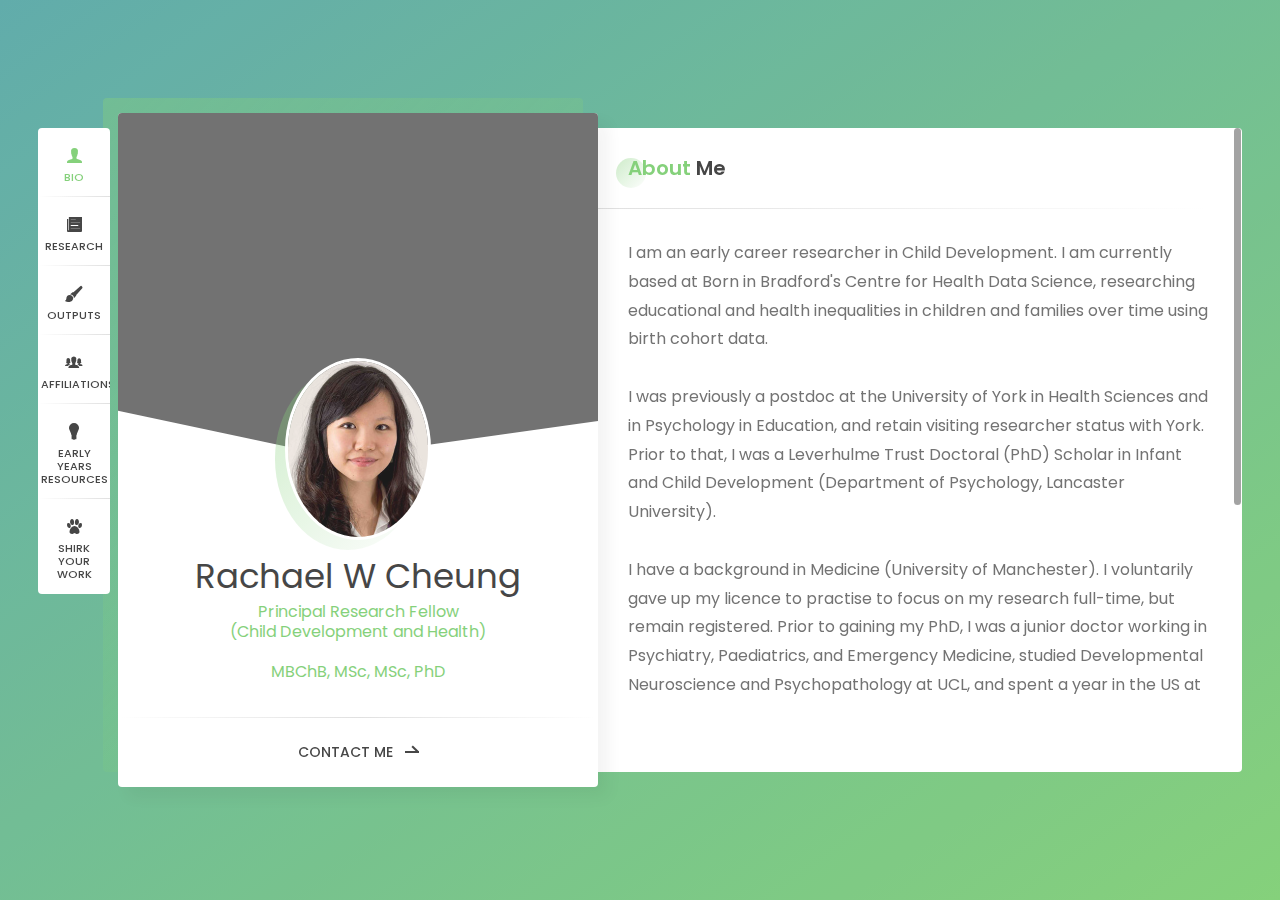
==== commit cbc614a6: "update" ====
--- a/index.html
+++ b/index.html
@@ -155,7 +155,7 @@
 					<div class="subtitle">
 							Principal Research Fellow 
 							<br>
-							(Child Health and Development)
+							(Child Development and Health)
 							<br><br>
 							MBChB, MSc, MSc, PhD
 					</div>
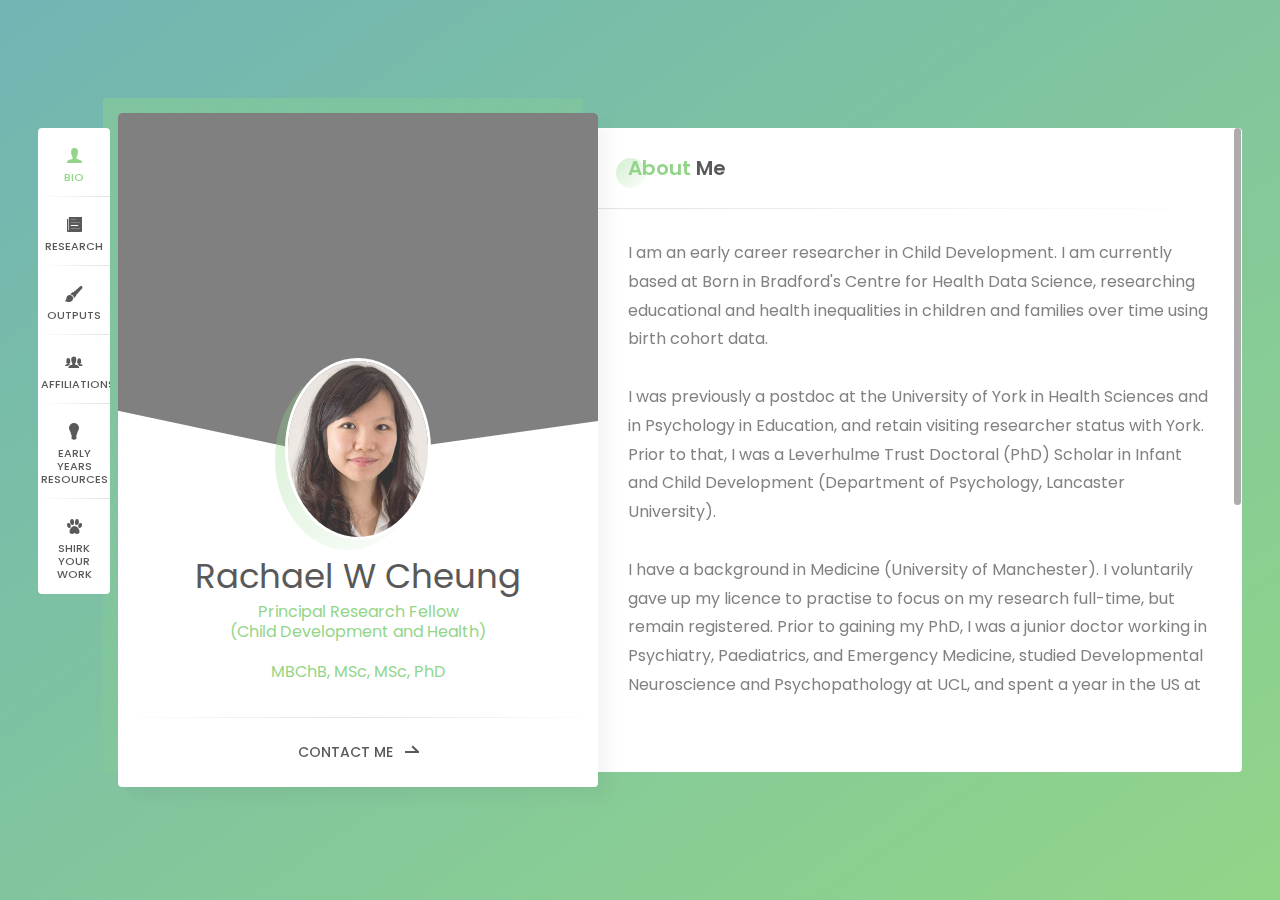
==== commit 97c47b0f: "Update index.html" ====
--- a/index.html
+++ b/index.html
@@ -229,7 +229,7 @@
 									<p>
 										My focus is on child development, particularly during the early years of life (0 - 5). I have a special interest in how language and socioemotional skills develop in different contexts.
 										<br><br>
-										My research at Born in Bradford and University of York uses linked NHS, local service, and birth cohort datasets to understand the nature of educational and health inequalities for children and families in West Yorkshire.  In particular, poverty causes inequitable health from early development, with lifelong consequences. Although these are not new problems, they do persist - and in recent years, have increased. We are still trying to understand the mechanisms involved in this process, and how to improve outcomes within the system we are in.
+										My research at Born in Bradford and University of York uses linked NHS, local service, and birth cohort datasets to understand the nature of educational and health inequalities for children and families living in urban environments.  In particular, poverty causes inequitable health from early development, with lifelong consequences. Although these are not new problems, they do persist - and in recent years, have increased. We are still trying to understand the mechanisms involved in this process, and how to improve outcomes within the system we are in.
 										<br><br>
 										I also conduct behavioural genetics research on children's socioemotional development and language skills (Yale University, UCL, University of Cambridge). I am particularly interested in how our environment can affect the emergence of different genetic traits over time.
 										<br><br>
@@ -389,7 +389,7 @@
 										</a>
 									</div>
 									<div class="desc">
-										<a href="https://www.york.ac.uk/education/our-staff/academic/rachael-cheung/" class="name">University of York profile</a>
+										<a href="https://www.york.ac.uk/healthsciences/our-staff/honoraryemeritus/rachael-cheung/" class="name">University of York profile</a>
 										<!-- <div class="category">[Category]]</div> -->
 									</div>
 								</div>
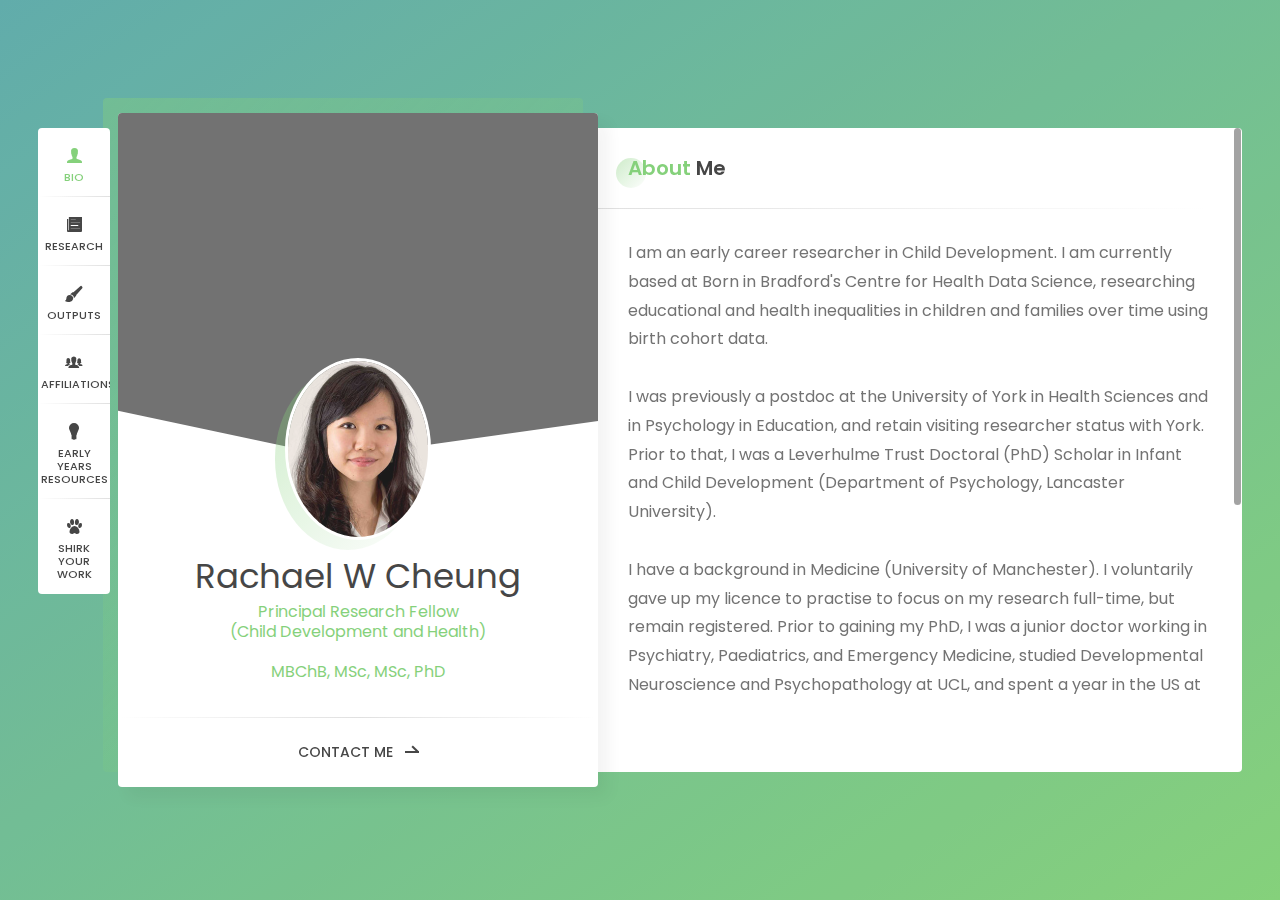
==== commit b26f59fb: "Update index.html" ====
--- a/index.html
+++ b/index.html
@@ -384,7 +384,7 @@
 							<div class="col col-d-6 col-t-6 col-m-12 grid-item border-line-h">
 								<div class="box-item">
 									<div class="image">
-										<a href="https://www.york.ac.uk/healthsciences/our-staff/rachael-cheung/" target="_blank">
+										<a href="https://www.york.ac.uk/healthsciences/our-staff/honoraryemeritus/rachael-cheung/" target="_blank">
 											<img src="images/york.png" alt="" />
 										</a>
 									</div>
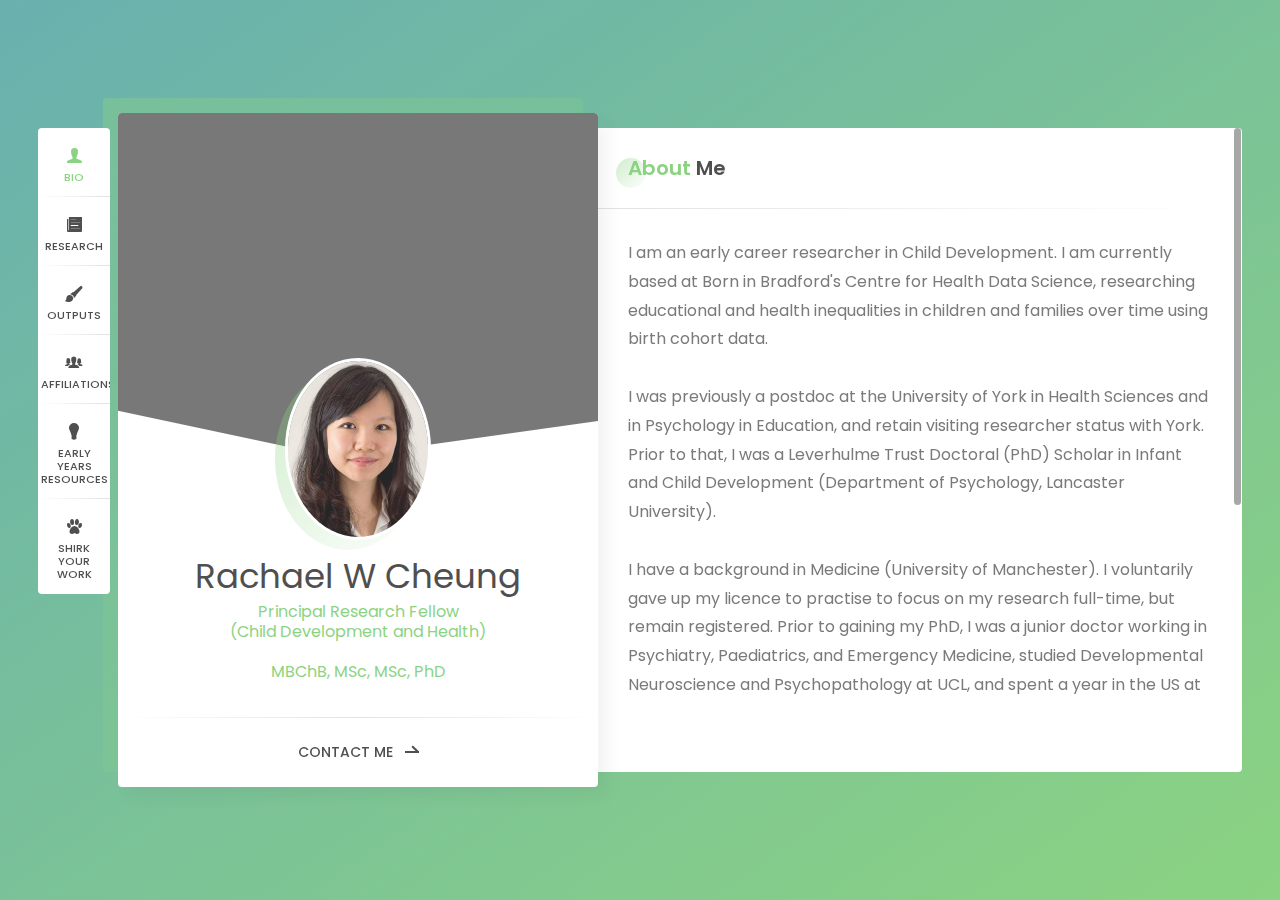
==== commit a100c250: "Update index.html" ====
--- a/index.html
+++ b/index.html
@@ -343,7 +343,7 @@
 								<div class="box-item">
 									<div class="image">
 										<a href="https://borninbradford.nhs.uk/what-we-do/our-programmes/data-science/" target="_blank">
-											<img src="images/BCHDS logo.png" alt="" />
+											<img src="images/bchds_group_pic.jpeg" alt="" />
 										</a>
 									</div>
 									<div class="desc">
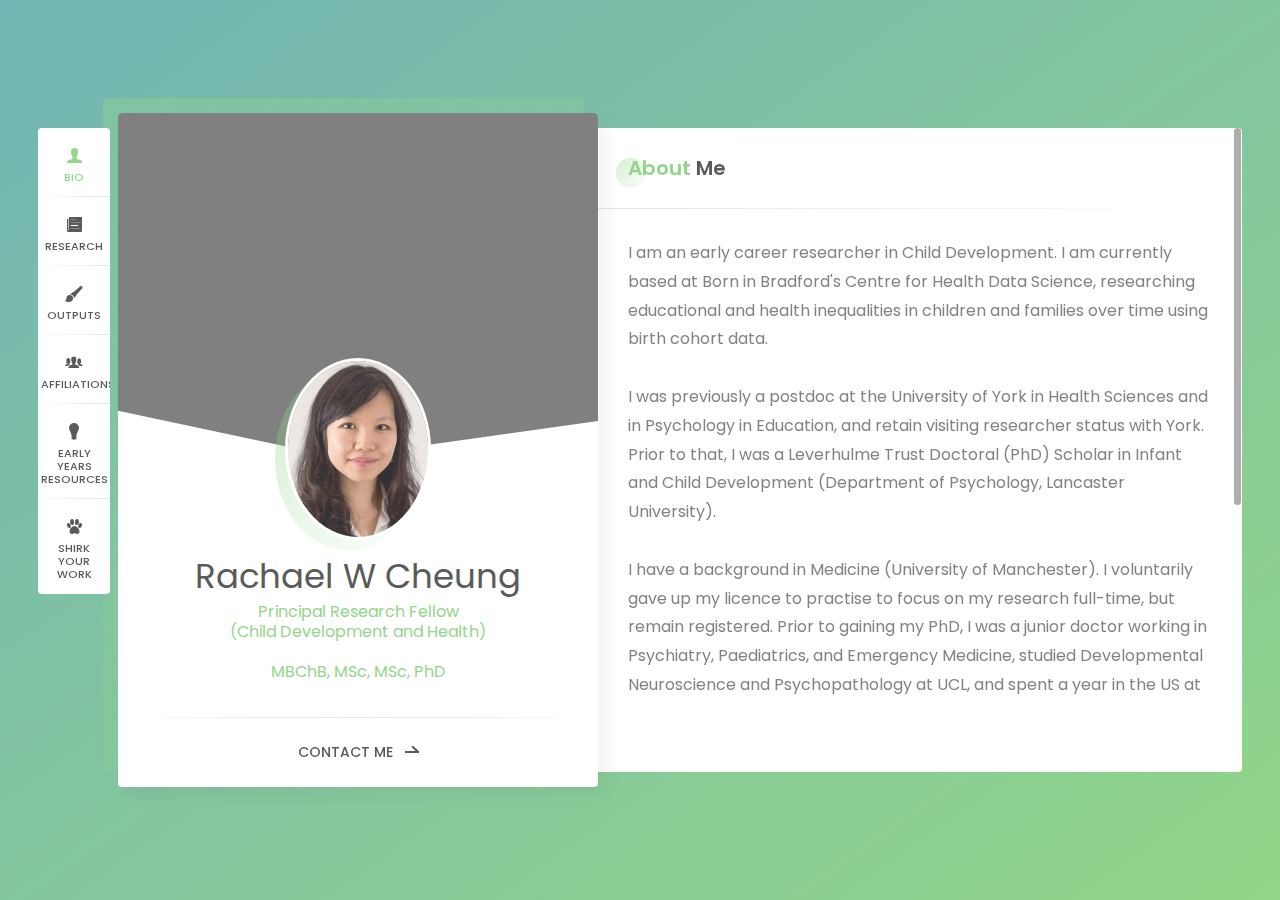
==== commit 412b1105: "update" ====
--- a/index.html
+++ b/index.html
@@ -357,11 +357,11 @@
 								<div class="box-item">
 									<div class="image">
 										<a href="https://bsbinnovationhub.uk/" target="_blank">
-											<img src="images/BIBBS-LOGO.png" alt="" />
+											<img src="images/BiBBS 5000 photo.jpg" alt="" />
 										</a>
 									</div>
 									<div class="desc">
-										<a href="https://bsbinnovationhub.uk/" class="name">Born in Bradford's Better Start birth cohort/Innovation Hub</a>
+										<a href="https://bsbinnovationhub.uk/" class="name">Born in Bradford's Better Start birth cohort</a>
 										<!-- <div class="category">[Category]]</div> -->
 									</div>
 								</div>
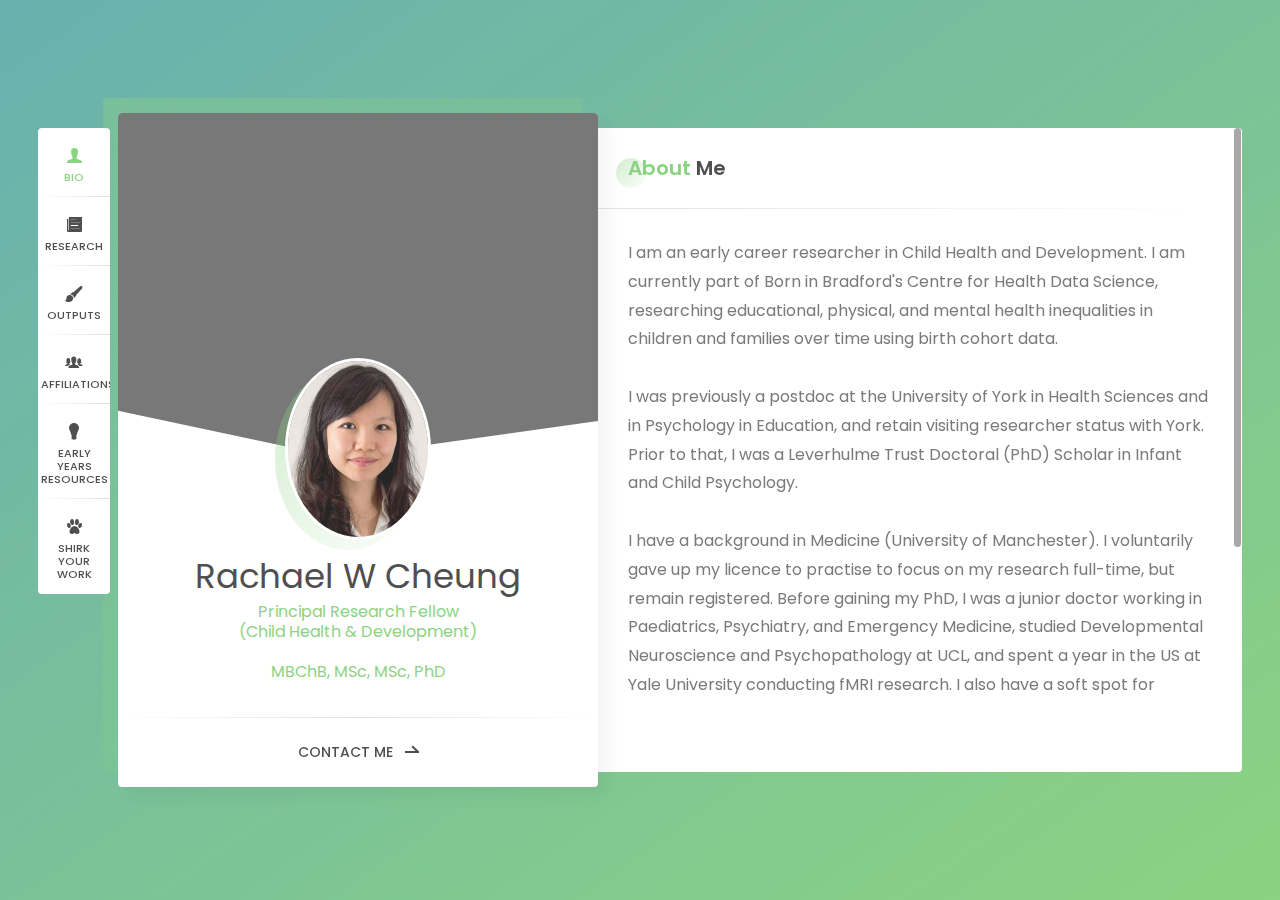
==== commit 87452ee3: "Update index.html" ====
--- a/index.html
+++ b/index.html
@@ -155,7 +155,7 @@
 					<div class="subtitle">
 							Principal Research Fellow 
 							<br>
-							(Child Development and Health)
+							(Child Health & Development)
 							<br><br>
 							MBChB, MSc, MSc, PhD
 					</div>
@@ -191,11 +191,11 @@
 							<div class="col col-d-12 col-t-12 col-m-12 border-line-v">
 								<div class="text-box">
 									<p>
-										I am an early career researcher in Child Development. I am currently based at Born in Bradford's Centre for Health Data Science, researching educational and health inequalities in children and families over time using birth cohort data.
+										I am an early career researcher in Child Health and Development. I am currently part of Born in Bradford's Centre for Health Data Science, researching educational, physical, and mental health inequalities in children and families over time using birth cohort data.
 										<br><br>
-										I was previously a postdoc at the University of York in Health Sciences and in Psychology in Education, and retain visiting researcher status with York. Prior to that, I was a Leverhulme Trust Doctoral (PhD) Scholar in Infant and Child Development (Department of Psychology, Lancaster University).
+										I was previously a postdoc at the University of York in Health Sciences and in Psychology in Education, and retain visiting researcher status with York. Prior to that, I was a Leverhulme Trust Doctoral (PhD) Scholar in Infant and Child Psychology.
 										<br><br>
-										I have a background in Medicine (University of Manchester). I voluntarily gave up my licence to practise to focus on my research full-time, but remain registered. Prior to gaining my PhD, I was a junior doctor working in Psychiatry, Paediatrics, and Emergency Medicine, studied Developmental Neuroscience and Psychopathology at UCL, and spent a year in the US at Yale University conducting fMRI research. I also have a soft spot for Medical Ethics & Law and for writing. As a doctor, I worked with the late outcomes of pathology rather than on preventative factors. My clinical work motivated me to move to academia and conduct research that improves how we understand early experiences and how we treat them. This includes researching how children learn language in different environments, as language skills have a significant impact on later outcomes in life. 
+										I have a background in Medicine (University of Manchester). I voluntarily gave up my licence to practise to focus on my research full-time, but remain registered. Before gaining my PhD, I was a junior doctor working in Paediatrics, Psychiatry, and Emergency Medicine, studied Developmental Neuroscience and Psychopathology at UCL, and spent a year in the US at Yale University conducting fMRI research. I also have a soft spot for Medical Ethics & Law and for writing. As a doctor, I worked with the late outcomes of pathology rather than on preventative factors. My clinical work motivated me to move to academia and conduct research that improves how we understand early experiences, how we treat them, and their lifelong effects on health and wellbeing.  
 									</p>
 								</div>
 							</div>
@@ -229,11 +229,11 @@
 									<p>
 										My focus is on child development, particularly during the early years of life (0 - 5). I have a special interest in how language and socioemotional skills develop in different contexts.
 										<br><br>
-										My research at Born in Bradford and University of York uses linked NHS, local service, and birth cohort datasets to understand the nature of educational and health inequalities for children and families living in urban environments.  In particular, poverty causes inequitable health from early development, with lifelong consequences. Although these are not new problems, they do persist - and in recent years, have increased. We are still trying to understand the mechanisms involved in this process, and how to improve outcomes within the system we are in.
+										My epidemiological research at Born in Bradford and University of York uses linked NHS, local service, and birth cohort datasets to understand the nature of educational and health inequalities for children and families living in urban environments.  In particular, poverty causes inequitable physical and mental health from early development, with lifelong consequences. Although these are not new problems, they do persist - and in recent years, have increased. We are still trying to understand the mechanisms involved in this process, and how to improve outcomes within the system we are in.
 										<br><br>
 										I also conduct behavioural genetics research on children's socioemotional development and language skills (Yale University, UCL, University of Cambridge). I am particularly interested in how our environment can affect the emergence of different genetic traits over time.
 										<br><br>
-										I also conduct research with children who are late to talk. I am interested in how these children learn language differently to typically developing children, how they change over time, and how this affects their understanding of non-verbal symbols.  
+										I also conduct research with children who are late to talk;  how these children learn language differently to typically developing children, how they change over time, and how this affects their understanding of non-verbal symbols.  
 										I have also worked with speech and language therapists across the UK and the NHS to look at evidence-based interventions for improving language and detection of impairments during the first five years of life. 
 										<br><br>
 										My Leverhulme Trust Doctoral (PhD) Scholarship research focussed on the environment surrounding word learning, and how caregiver behaviour affects children's cognitive processes (Lancaster Babylab). Investigating how we learn is vital to not only understanding how we acquire language as children, but also to understanding how we begin to make sense of the wider world.
@@ -267,7 +267,7 @@
 									<div class="text-box">
 										<p>
 											<h2>Selected publications:</h2>
-											Cheung, R.W., Austerberry, C.M.D., Fearon, P.,... Reiss, D. (2023) <b> Disentangling genetic and environmental influences on early language development: The interplay of genetic propensity for negative emotionality and surgency, and parenting behavior effects on early language skills in an adoption study. </b> <i>Child Development, Early View (Online)</i> 
+											Cheung, R.W., Austerberry, C.M.D., Fearon, P.,... Reiss, D. (2024) <b> Disentangling genetic and environmental influences on early language development: The interplay of genetic propensity for negative emotionality and surgency, and parenting behavior effects on early language skills in an adoption study. </b> <i>Child Development, Early View (Online)</i> 
 											<a href="outputs/Cheung et al. 2023 gene environment effects on language Child Dev.pdf" class="name"><u>Full paper.</u></a>
 											<br><br>
 											Cheung, R.W., Willan, K., Dickerson, J., Bowyer-Crane, C. (2023) <b> Risk factors for early language delay in children within a minority ethnic, bilingual, deprived environment (Born in Bradford’s Better Start): a UK community birth cohort study. </b> <i>BMJ Paediatrics, 7:e001764.</i> 
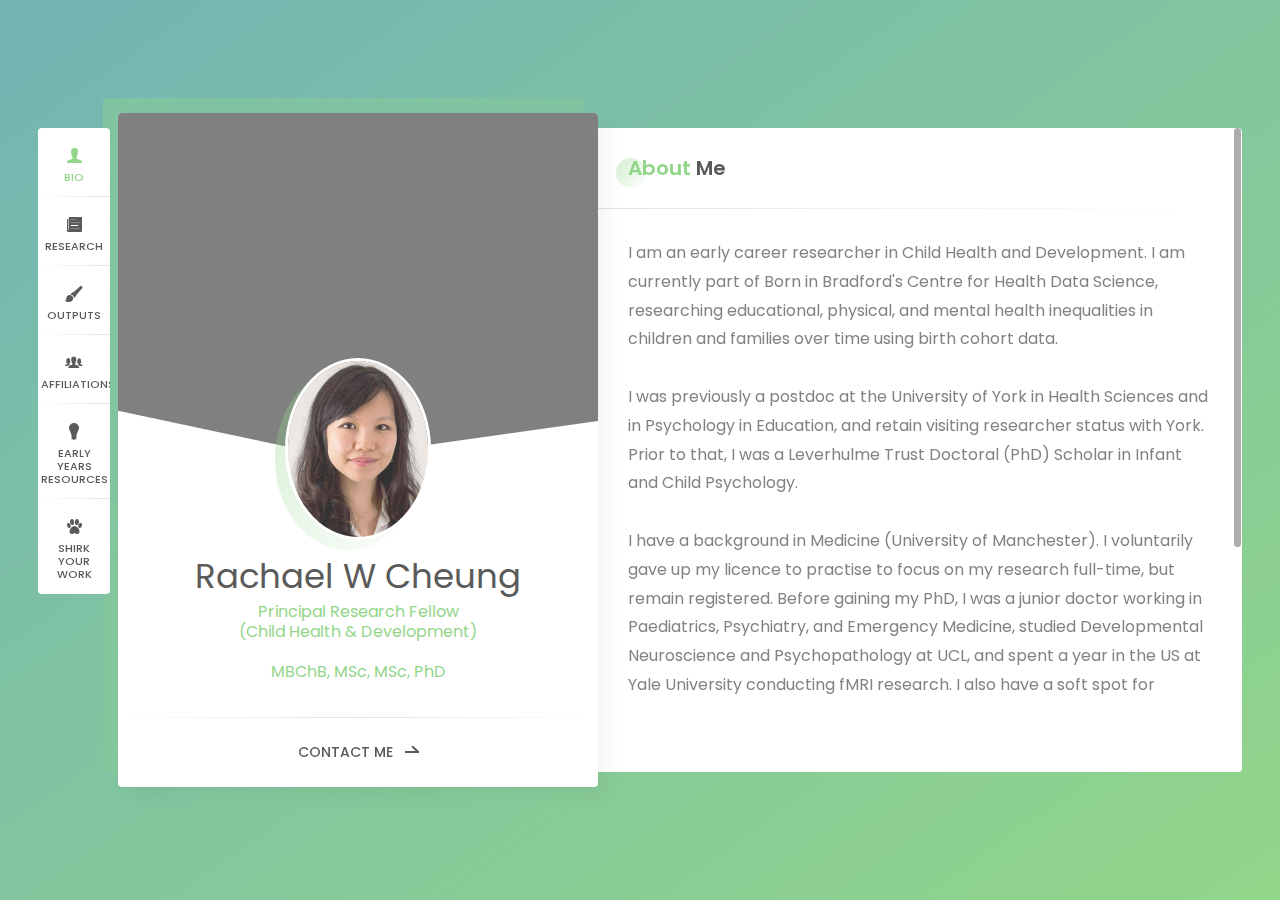
==== commit 1b9758a1: "Update index.html" ====
--- a/index.html
+++ b/index.html
@@ -267,7 +267,7 @@
 									<div class="text-box">
 										<p>
 											<h2>Selected publications:</h2>
-											Cheung, R.W., Austerberry, C.M.D., Fearon, P.,... Reiss, D. (2024) <b> Disentangling genetic and environmental influences on early language development: The interplay of genetic propensity for negative emotionality and surgency, and parenting behavior effects on early language skills in an adoption study. </b> <i>Child Development, Early View (Online)</i> 
+											Cheung, R.W., Austerberry, C.M.D., Fearon, P.,... Reiss, D. (2024) <b> Disentangling genetic and environmental influences on early language development: The interplay of genetic propensity for negative emotionality and surgency, and parenting behavior effects on early language skills in an adoption study. </b> <i>Child Development, 95(3), 699-720</i> 
 											<a href="outputs/Cheung et al. 2023 gene environment effects on language Child Dev.pdf" class="name"><u>Full paper.</u></a>
 											<br><br>
 											Cheung, R.W., Willan, K., Dickerson, J., Bowyer-Crane, C. (2023) <b> Risk factors for early language delay in children within a minority ethnic, bilingual, deprived environment (Born in Bradford’s Better Start): a UK community birth cohort study. </b> <i>BMJ Paediatrics, 7:e001764.</i> 
@@ -342,12 +342,12 @@
 							<div class="col col-d-6 col-t-6 col-m-12 grid-item border-line-h">
 								<div class="box-item">
 									<div class="image">
-										<a href="https://borninbradford.nhs.uk/what-we-do/our-programmes/data-science/" target="_blank">
+										<a href="https://borninbradford.nhs.uk/what-we-do/research-centres/bradford-centre-for-health-data-science/" target="_blank">
 											<img src="images/bchds_group_pic.jpeg" alt="" />
 										</a>
 									</div>
 									<div class="desc">
-										<a href="https://borninbradford.nhs.uk/what-we-do/our-programmes/data-science/" class="name">Born in Bradford Centre for Health Data Science</a>
+										<a href="https://borninbradford.nhs.uk/what-we-do/research-centres/bradford-centre-for-health-data-science/" class="name">Born in Bradford Centre for Health Data Science</a>
 										<!-- <div class="category">[Category]]</div> -->
 									</div>
 								</div>
@@ -361,7 +361,7 @@
 										</a>
 									</div>
 									<div class="desc">
-										<a href="https://bsbinnovationhub.uk/" class="name">Born in Bradford's Better Start birth cohort</a>
+										<a href="https://bsbinnovationhub.uk/" class="name">BiBBS birth cohort</a>
 										<!-- <div class="category">[Category]]</div> -->
 									</div>
 								</div>
@@ -370,12 +370,12 @@
 							<div class="col col-d-6 col-t-6 col-m-12 grid-item border-line-h">
 								<div class="box-item">
 									<div class="image">
-										<a href="https://borninbradford.nhs.uk/about-us/meet-the-team/dr-racheal-cheung/" target="_blank">
+										<a href="https://borninbradford.nhs.uk/about/our-team/dr-rachael-cheung/" target="_blank">
 											<img src="images/BiB.png" alt="" />
 										</a>
 									</div>
 									<div class="desc">
-										<a href="https://borninbradford.nhs.uk/about-us/meet-the-team/dr-racheal-cheung/" class="name">Born in Bradford profile</a>
+										<a href="https://borninbradford.nhs.uk/about/our-team/dr-rachael-cheung/" class="name">Born in Bradford profile</a>
 										<!-- <div class="category">[Category]]</div> -->
 									</div>
 								</div>
